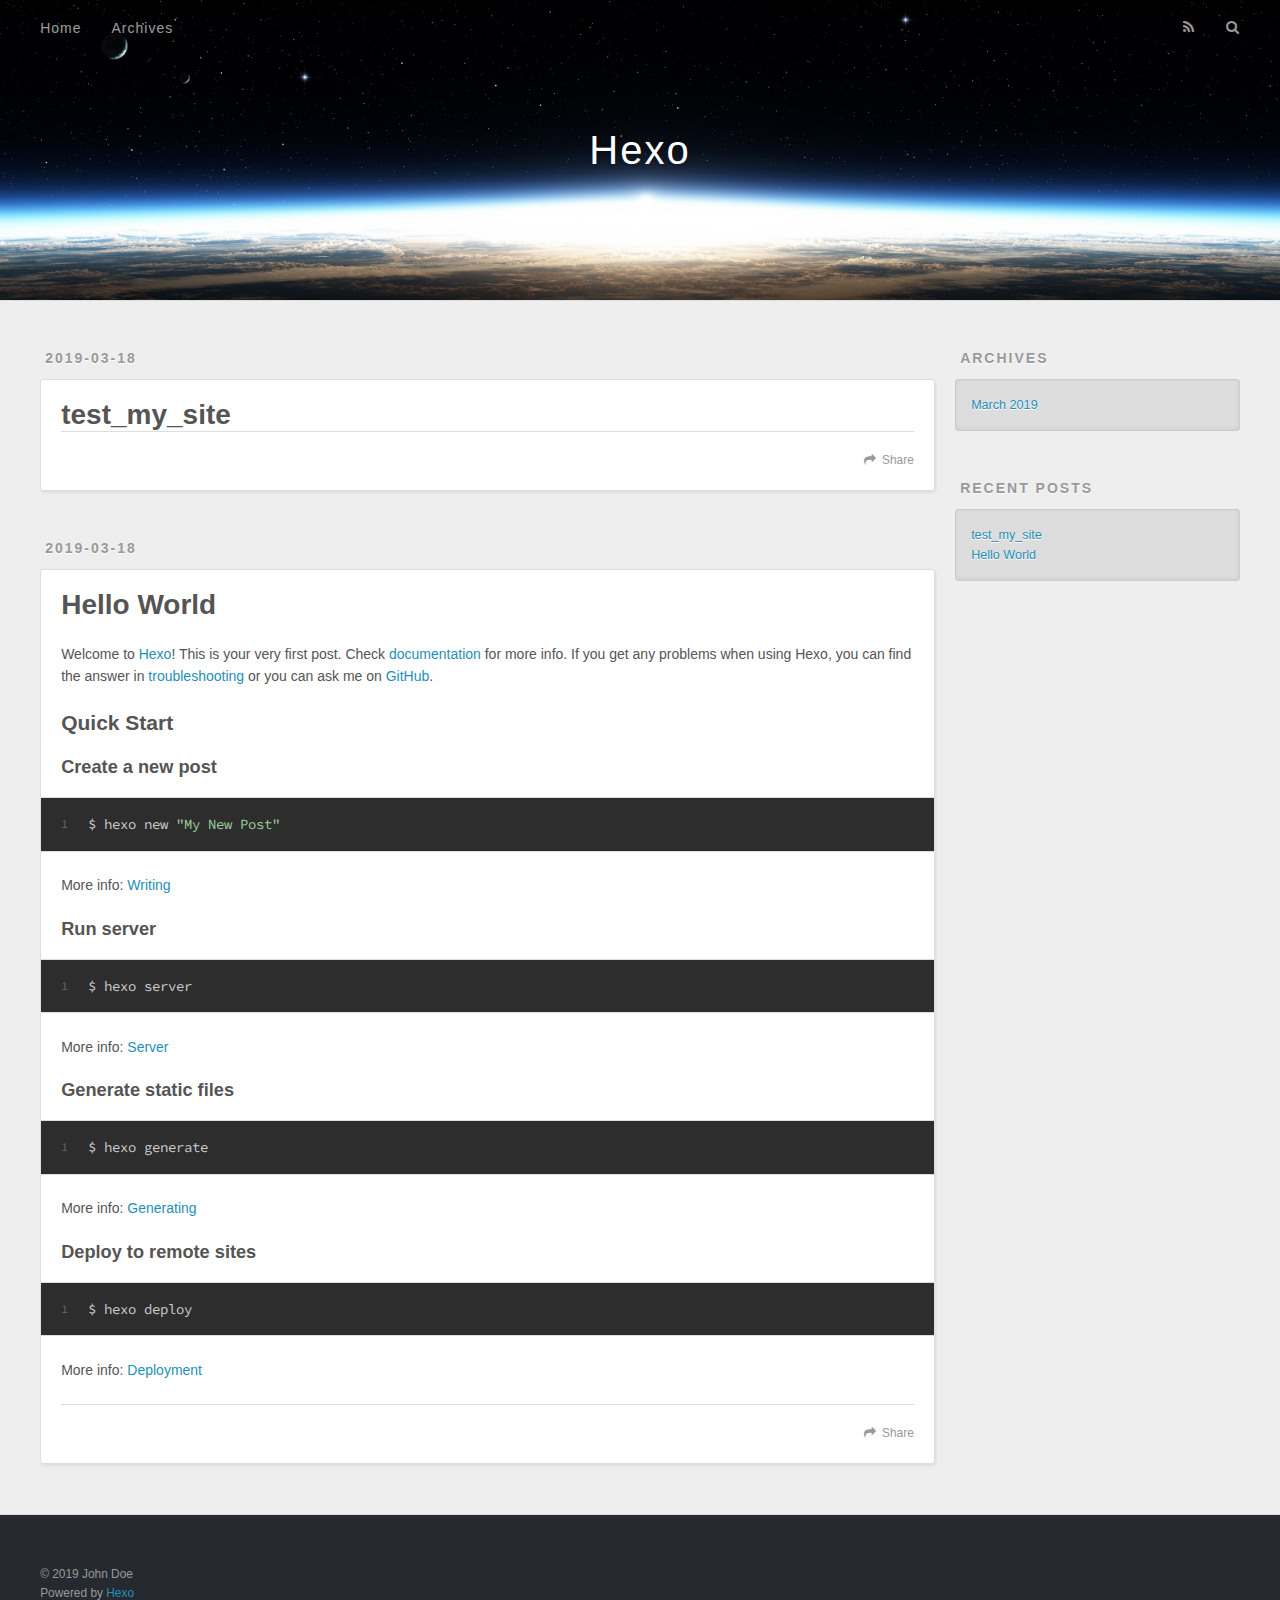
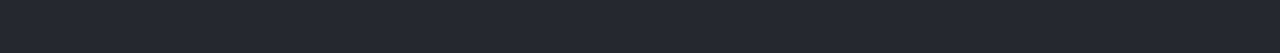
==== index.html @ efa5274d "Site updated: 2019-03-18 12:53:21" ====
<!DOCTYPE html>
<html>
<head><meta name="generator" content="Hexo 3.8.0">
  <meta charset="utf-8">
  

  
  <title>Hexo</title>
  <meta name="viewport" content="width=device-width, initial-scale=1, maximum-scale=1">
  <meta property="og:type" content="website">
<meta property="og:title" content="Hexo">
<meta property="og:url" content="http://yoursite.com/index.html">
<meta property="og:site_name" content="Hexo">
<meta property="og:locale" content="default">
<meta name="twitter:card" content="summary">
<meta name="twitter:title" content="Hexo">
  
    <link rel="alternate" href="/atom.xml" title="Hexo" type="application/atom+xml">
  
  
    <link rel="icon" href="/favicon.png">
  
  
    <link href="//fonts.googleapis.com/css?family=Source+Code+Pro" rel="stylesheet" type="text/css">
  
  <link rel="stylesheet" href="/css/style.css">
</head>
</html>
<body>
  <div id="container">
    <div id="wrap">
      <header id="header">
  <div id="banner"></div>
  <div id="header-outer" class="outer">
    <div id="header-title" class="inner">
      <h1 id="logo-wrap">
        <a href="/" id="logo">Hexo</a>
      </h1>
      
    </div>
    <div id="header-inner" class="inner">
      <nav id="main-nav">
        <a id="main-nav-toggle" class="nav-icon"></a>
        
          <a class="main-nav-link" href="/">Home</a>
        
          <a class="main-nav-link" href="/archives">Archives</a>
        
      </nav>
      <nav id="sub-nav">
        
          <a id="nav-rss-link" class="nav-icon" href="/atom.xml" title="RSS Feed"></a>
        
        <a id="nav-search-btn" class="nav-icon" title="Search"></a>
      </nav>
      <div id="search-form-wrap">
        <form action="//google.com/search" method="get" accept-charset="UTF-8" class="search-form"><input type="search" name="q" class="search-form-input" placeholder="Search"><button type="submit" class="search-form-submit">&#xF002;</button><input type="hidden" name="sitesearch" value="http://yoursite.com"></form>
      </div>
    </div>
  </div>
</header>
      <div class="outer">
        <section id="main">
  
    <article id="post-test-my-site" class="article article-type-post" itemscope itemprop="blogPost">
  <div class="article-meta">
    <a href="/2019/03/18/test-my-site/" class="article-date">
  <time datetime="2019-03-18T04:26:32.000Z" itemprop="datePublished">2019-03-18</time>
</a>
    
  </div>
  <div class="article-inner">
    
    
      <header class="article-header">
        
  
    <h1 itemprop="name">
      <a class="article-title" href="/2019/03/18/test-my-site/">test_my_site</a>
    </h1>
  

      </header>
    
    <div class="article-entry" itemprop="articleBody">
      
        
      
    </div>
    <footer class="article-footer">
      <a data-url="http://yoursite.com/2019/03/18/test-my-site/" data-id="cjtdvif6g0001j6uem9ssx0y3" class="article-share-link">Share</a>
      
      
    </footer>
  </div>
  
</article>


  
    <article id="post-hello-world" class="article article-type-post" itemscope itemprop="blogPost">
  <div class="article-meta">
    <a href="/2019/03/18/hello-world/" class="article-date">
  <time datetime="2019-03-18T04:23:35.934Z" itemprop="datePublished">2019-03-18</time>
</a>
    
  </div>
  <div class="article-inner">
    
    
      <header class="article-header">
        
  
    <h1 itemprop="name">
      <a class="article-title" href="/2019/03/18/hello-world/">Hello World</a>
    </h1>
  

      </header>
    
    <div class="article-entry" itemprop="articleBody">
      
        <p>Welcome to <a href="https://hexo.io/" target="_blank" rel="noopener">Hexo</a>! This is your very first post. Check <a href="https://hexo.io/docs/" target="_blank" rel="noopener">documentation</a> for more info. If you get any problems when using Hexo, you can find the answer in <a href="https://hexo.io/docs/troubleshooting.html" target="_blank" rel="noopener">troubleshooting</a> or you can ask me on <a href="https://github.com/hexojs/hexo/issues" target="_blank" rel="noopener">GitHub</a>.</p>
<h2 id="Quick-Start"><a href="#Quick-Start" class="headerlink" title="Quick Start"></a>Quick Start</h2><h3 id="Create-a-new-post"><a href="#Create-a-new-post" class="headerlink" title="Create a new post"></a>Create a new post</h3><figure class="highlight bash"><table><tr><td class="gutter"><pre><span class="line">1</span><br></pre></td><td class="code"><pre><span class="line">$ hexo new <span class="string">"My New Post"</span></span><br></pre></td></tr></table></figure>
<p>More info: <a href="https://hexo.io/docs/writing.html" target="_blank" rel="noopener">Writing</a></p>
<h3 id="Run-server"><a href="#Run-server" class="headerlink" title="Run server"></a>Run server</h3><figure class="highlight bash"><table><tr><td class="gutter"><pre><span class="line">1</span><br></pre></td><td class="code"><pre><span class="line">$ hexo server</span><br></pre></td></tr></table></figure>
<p>More info: <a href="https://hexo.io/docs/server.html" target="_blank" rel="noopener">Server</a></p>
<h3 id="Generate-static-files"><a href="#Generate-static-files" class="headerlink" title="Generate static files"></a>Generate static files</h3><figure class="highlight bash"><table><tr><td class="gutter"><pre><span class="line">1</span><br></pre></td><td class="code"><pre><span class="line">$ hexo generate</span><br></pre></td></tr></table></figure>
<p>More info: <a href="https://hexo.io/docs/generating.html" target="_blank" rel="noopener">Generating</a></p>
<h3 id="Deploy-to-remote-sites"><a href="#Deploy-to-remote-sites" class="headerlink" title="Deploy to remote sites"></a>Deploy to remote sites</h3><figure class="highlight bash"><table><tr><td class="gutter"><pre><span class="line">1</span><br></pre></td><td class="code"><pre><span class="line">$ hexo deploy</span><br></pre></td></tr></table></figure>
<p>More info: <a href="https://hexo.io/docs/deployment.html" target="_blank" rel="noopener">Deployment</a></p>

      
    </div>
    <footer class="article-footer">
      <a data-url="http://yoursite.com/2019/03/18/hello-world/" data-id="cjtdvif5y0000j6ue5a8qf8sr" class="article-share-link">Share</a>
      
      
    </footer>
  </div>
  
</article>


  


</section>
        
          <aside id="sidebar">
  
    

  
    

  
    
  
    
  <div class="widget-wrap">
    <h3 class="widget-title">Archives</h3>
    <div class="widget">
      <ul class="archive-list"><li class="archive-list-item"><a class="archive-list-link" href="/archives/2019/03/">March 2019</a></li></ul>
    </div>
  </div>


  
    
  <div class="widget-wrap">
    <h3 class="widget-title">Recent Posts</h3>
    <div class="widget">
      <ul>
        
          <li>
            <a href="/2019/03/18/test-my-site/">test_my_site</a>
          </li>
        
          <li>
            <a href="/2019/03/18/hello-world/">Hello World</a>
          </li>
        
      </ul>
    </div>
  </div>

  
</aside>
        
      </div>
      <footer id="footer">
  
  <div class="outer">
    <div id="footer-info" class="inner">
      &copy; 2019 John Doe<br>
      Powered by <a href="http://hexo.io/" target="_blank">Hexo</a>
    </div>
  </div>
</footer>
    </div>
    <nav id="mobile-nav">
  
    <a href="/" class="mobile-nav-link">Home</a>
  
    <a href="/archives" class="mobile-nav-link">Archives</a>
  
</nav>
    

<script src="//ajax.googleapis.com/ajax/libs/jquery/2.0.3/jquery.min.js"></script>


  <link rel="stylesheet" href="/fancybox/jquery.fancybox.css">
  <script src="/fancybox/jquery.fancybox.pack.js"></script>


<script src="/js/script.js"></script>



  </div>
</body>
</html>
---- css/style.css ----
body {
  width: 100%;
}
body:before,
body:after {
  content: "";
  display: table;
}
body:after {
  clear: both;
}
html,
body,
div,
span,
applet,
object,
iframe,
h1,
h2,
h3,
h4,
h5,
h6,
p,
blockquote,
pre,
a,
abbr,
acronym,
address,
big,
cite,
code,
del,
dfn,
em,
img,
ins,
kbd,
q,
s,
samp,
small,
strike,
strong,
sub,
sup,
tt,
var,
dl,
dt,
dd,
ol,
ul,
li,
fieldset,
form,
label,
legend,
table,
caption,
tbody,
tfoot,
thead,
tr,
th,
td {
  margin: 0;
  padding: 0;
  border: 0;
  outline: 0;
  font-weight: inherit;
  font-style: inherit;
  font-family: inherit;
  font-size: 100%;
  vertical-align: baseline;
}
body {
  line-height: 1;
  color: #000;
  background: #fff;
}
ol,
ul {
  list-style: none;
}
table {
  border-collapse: separate;
  border-spacing: 0;
  vertical-align: middle;
}
caption,
th,
td {
  text-align: left;
  font-weight: normal;
  vertical-align: middle;
}
a img {
  border: none;
}
input,
button {
  margin: 0;
  padding: 0;
}
input::-moz-focus-inner,
button::-moz-focus-inner {
  border: 0;
  padding: 0;
}
@font-face {
  font-family: FontAwesome;
  font-style: normal;
  font-weight: normal;
  src: url("fonts/fontawesome-webfont.eot?v=#4.0.3");
  src: url("fonts/fontawesome-webfont.eot?#iefix&v=#4.0.3") format("embedded-opentype"), url("fonts/fontawesome-webfont.woff?v=#4.0.3") format("woff"), url("fonts/fontawesome-webfont.ttf?v=#4.0.3") format("truetype"), url("fonts/fontawesome-webfont.svg#fontawesomeregular?v=#4.0.3") format("svg");
}
html,
body,
#container {
  height: 100%;
}
body {
  background: #eee;
  font: 14px -apple-system, BlinkMacSystemFont, "Segoe UI", "Roboto", "Oxygen", "Ubuntu", "Cantarell", "Fira Sans", "Droid Sans", "Helvetica Neue", sans-serif;
  -webkit-text-size-adjust: 100%;
}
.outer {
  max-width: 1220px;
  margin: 0 auto;
  padding: 0 20px;
}
.outer:before,
.outer:after {
  content: "";
  display: table;
}
.outer:after {
  clear: both;
}
.inner {
  display: inline;
  float: left;
  width: 98.33333333333333%;
  margin: 0 0.833333333333333%;
}
.left,
.alignleft {
  float: left;
}
.right,
.alignright {
  float: right;
}
.clear {
  clear: both;
}
#container {
  position: relative;
}
.mobile-nav-on {
  overflow: hidden;
}
#wrap {
  height: 100%;
  width: 100%;
  position: absolute;
  top: 0;
  left: 0;
  -webkit-transition: 0.2s ease-out;
  -moz-transition: 0.2s ease-out;
  -ms-transition: 0.2s ease-out;
  transition: 0.2s ease-out;
  z-index: 1;
  background: #eee;
}
.mobile-nav-on #wrap {
  left: 280px;
}
@media screen and (min-width: 768px) {
  #main {
    display: inline;
    float: left;
    width: 73.33333333333333%;
    margin: 0 0.833333333333333%;
  }
}
.article-date,
.article-category-link,
.archive-year,
.widget-title {
  text-decoration: none;
  text-transform: uppercase;
  letter-spacing: 2px;
  color: #999;
  margin-bottom: 1em;
  margin-left: 5px;
  line-height: 1em;
  text-shadow: 0 1px #fff;
  font-weight: bold;
}
.article-inner,
.archive-article-inner {
  background: #fff;
  -webkit-box-shadow: 1px 2px 3px #ddd;
  box-shadow: 1px 2px 3px #ddd;
  border: 1px solid #ddd;
  border-radius: 3px;
}
.article-entry h1,
.widget h1 {
  font-size: 2em;
}
.article-entry h2,
.widget h2 {
  font-size: 1.5em;
}
.article-entry h3,
.widget h3 {
  font-size: 1.3em;
}
.article-entry h4,
.widget h4 {
  font-size: 1.2em;
}
.article-entry h5,
.widget h5 {
  font-size: 1em;
}
.article-entry h6,
.widget h6 {
  font-size: 1em;
  color: #999;
}
.article-entry hr,
.widget hr {
  border: 1px dashed #ddd;
}
.article-entry strong,
.widget strong {
  font-weight: bold;
}
.article-entry em,
.widget em,
.article-entry cite,
.widget cite {
  font-style: italic;
}
.article-entry sup,
.widget sup,
.article-entry sub,
.widget sub {
  font-size: 0.75em;
  line-height: 0;
  position: relative;
  vertical-align: baseline;
}
.article-entry sup,
.widget sup {
  top: -0.5em;
}
.article-entry sub,
.widget sub {
  bottom: -0.2em;
}
.article-entry small,
.widget small {
  font-size: 0.85em;
}
.article-entry acronym,
.widget acronym,
.article-entry abbr,
.widget abbr {
  border-bottom: 1px dotted;
}
.article-entry ul,
.widget ul,
.article-entry ol,
.widget ol,
.article-entry dl,
.widget dl {
  margin: 0 20px;
  line-height: 1.6em;
}
.article-entry ul ul,
.widget ul ul,
.article-entry ol ul,
.widget ol ul,
.article-entry ul ol,
.widget ul ol,
.article-entry ol ol,
.widget ol ol {
  margin-top: 0;
  margin-bottom: 0;
}
.article-entry ul,
.widget ul {
  list-style: disc;
}
.article-entry ol,
.widget ol {
  list-style: decimal;
}
.article-entry dt,
.widget dt {
  font-weight: bold;
}
#header {
  height: 300px;
  position: relative;
  border-bottom: 1px solid #ddd;
}
#header:before,
#header:after {
  content: "";
  position: absolute;
  left: 0;
  right: 0;
  height: 40px;
}
#header:before {
  top: 0;
  background: -webkit-linear-gradient(rgba(0,0,0,0.2), transparent);
  background: -moz-linear-gradient(rgba(0,0,0,0.2), transparent);
  background: -ms-linear-gradient(rgba(0,0,0,0.2), transparent);
  background: linear-gradient(rgba(0,0,0,0.2), transparent);
}
#header:after {
  bottom: 0;
  background: -webkit-linear-gradient(transparent, rgba(0,0,0,0.2));
  background: -moz-linear-gradient(transparent, rgba(0,0,0,0.2));
  background: -ms-linear-gradient(transparent, rgba(0,0,0,0.2));
  background: linear-gradient(transparent, rgba(0,0,0,0.2));
}
#header-outer {
  height: 100%;
  position: relative;
}
#header-inner {
  position: relative;
  overflow: hidden;
}
#banner {
  position: absolute;
  top: 0;
  left: 0;
  width: 100%;
  height: 100%;
  background: url("images/banner.jpg") center #000;
  -webkit-background-size: cover;
  -moz-background-size: cover;
  background-size: cover;
  z-index: -1;
}
#header-title {
  text-align: center;
  height: 40px;
  position: absolute;
  top: 50%;
  left: 0;
  margin-top: -20px;
}
#logo,
#subtitle {
  text-decoration: none;
  color: #fff;
  font-weight: 300;
  text-shadow: 0 1px 4px rgba(0,0,0,0.3);
}
#logo {
  font-size: 40px;
  line-height: 40px;
  letter-spacing: 2px;
}
#subtitle {
  font-size: 16px;
  line-height: 16px;
  letter-spacing: 1px;
}
#subtitle-wrap {
  margin-top: 16px;
}
#main-nav {
  float: left;
  margin-left: -15px;
}
.nav-icon,
.main-nav-link {
  float: left;
  color: #fff;
  opacity: 0.6;
  text-decoration: none;
  text-shadow: 0 1px rgba(0,0,0,0.2);
  -webkit-transition: opacity 0.2s;
  -moz-transition: opacity 0.2s;
  -ms-transition: opacity 0.2s;
  transition: opacity 0.2s;
  display: block;
  padding: 20px 15px;
}
.nav-icon:hover,
.main-nav-link:hover {
  opacity: 1;
}
.nav-icon {
  font-family: FontAwesome;
  text-align: center;
  font-size: 14px;
  width: 14px;
  height: 14px;
  padding: 20px 15px;
  position: relative;
  cursor: pointer;
}
.main-nav-link {
  font-weight: 300;
  letter-spacing: 1px;
}
@media screen and (max-width: 479px) {
  .main-nav-link {
    display: none;
  }
}
#main-nav-toggle {
  display: none;
}
#main-nav-toggle:before {
  content: "\f0c9";
}
@media screen and (max-width: 479px) {
  #main-nav-toggle {
    display: block;
  }
}
#sub-nav {
  float: right;
  margin-right: -15px;
}
#nav-rss-link:before {
  content: "\f09e";
}
#nav-search-btn:before {
  content: "\f002";
}
#search-form-wrap {
  position: absolute;
  top: 15px;
  width: 150px;
  height: 30px;
  right: -150px;
  opacity: 0;
  -webkit-transition: 0.2s ease-out;
  -moz-transition: 0.2s ease-out;
  -ms-transition: 0.2s ease-out;
  transition: 0.2s ease-out;
}
#search-form-wrap.on {
  opacity: 1;
  right: 0;
}
@media screen and (max-width: 479px) {
  #search-form-wrap {
    width: 100%;
    right: -100%;
  }
}
.search-form {
  position: absolute;
  top: 0;
  left: 0;
  right: 0;
  background: #fff;
  padding: 5px 15px;
  border-radius: 15px;
  -webkit-box-shadow: 0 0 10px rgba(0,0,0,0.3);
  box-shadow: 0 0 10px rgba(0,0,0,0.3);
}
.search-form-input {
  border: none;
  background: none;
  color: #555;
  width: 100%;
  font: 13px -apple-system, BlinkMacSystemFont, "Segoe UI", "Roboto", "Oxygen", "Ubuntu", "Cantarell", "Fira Sans", "Droid Sans", "Helvetica Neue", sans-serif;
  outline: none;
}
.search-form-input::-webkit-search-results-decoration,
.search-form-input::-webkit-search-cancel-button {
  -webkit-appearance: none;
}
.search-form-submit {
  position: absolute;
  top: 50%;
  right: 10px;
  margin-top: -7px;
  font: 13px FontAwesome;
  border: none;
  background: none;
  color: #bbb;
  cursor: pointer;
}
.search-form-submit:hover,
.search-form-submit:focus {
  color: #777;
}
.article {
  margin: 50px 0;
}
.article-inner {
  overflow: hidden;
}
.article-meta:before,
.article-meta:after {
  content: "";
  display: table;
}
.article-meta:after {
  clear: both;
}
.article-date {
  float: left;
}
.article-category {
  float: left;
  line-height: 1em;
  color: #ccc;
  text-shadow: 0 1px #fff;
  margin-left: 8px;
}
.article-category:before {
  content: "\2022";
}
.article-category-link {
  margin: 0 12px 1em;
}
.article-header {
  padding: 20px 20px 0;
}
.article-title {
  text-decoration: none;
  font-size: 2em;
  font-weight: bold;
  color: #555;
  line-height: 1.1em;
  -webkit-transition: color 0.2s;
  -moz-transition: color 0.2s;
  -ms-transition: color 0.2s;
  transition: color 0.2s;
}
a.article-title:hover {
  color: #258fb8;
}
.article-entry {
  color: #555;
  padding: 0 20px;
}
.article-entry:before,
.article-entry:after {
  content: "";
  display: table;
}
.article-entry:after {
  clear: both;
}
.article-entry p,
.article-entry table {
  line-height: 1.6em;
  margin: 1.6em 0;
}
.article-entry h1,
.article-entry h2,
.article-entry h3,
.article-entry h4,
.article-entry h5,
.article-entry h6 {
  font-weight: bold;
}
.article-entry h1,
.article-entry h2,
.article-entry h3,
.article-entry h4,
.article-entry h5,
.article-entry h6 {
  line-height: 1.1em;
  margin: 1.1em 0;
}
.article-entry a {
  color: #258fb8;
  text-decoration: none;
}
.article-entry a:hover {
  text-decoration: underline;
}
.article-entry ul,
.article-entry ol,
.article-entry dl {
  margin-top: 1.6em;
  margin-bottom: 1.6em;
}
.article-entry img,
.article-entry video {
  max-width: 100%;
  height: auto;
  display: block;
  margin: auto;
}
.article-entry iframe {
  border: none;
}
.article-entry table {
  width: 100%;
  border-collapse: collapse;
  border-spacing: 0;
}
.article-entry th {
  font-weight: bold;
  border-bottom: 3px solid #ddd;
  padding-bottom: 0.5em;
}
.article-entry td {
  border-bottom: 1px solid #ddd;
  padding: 10px 0;
}
.article-entry blockquote {
  font-family: Georgia, "Times New Roman", serif;
  font-size: 1.4em;
  margin: 1.6em 20px;
  text-align: center;
}
.article-entry blockquote footer {
  font-size: 14px;
  margin: 1.6em 0;
  font-family: -apple-system, BlinkMacSystemFont, "Segoe UI", "Roboto", "Oxygen", "Ubuntu", "Cantarell", "Fira Sans", "Droid Sans", "Helvetica Neue", sans-serif;
}
.article-entry blockquote footer cite:before {
  content: "—";
  padding: 0 0.5em;
}
.article-entry .pullquote {
  text-align: left;
  width: 45%;
  margin: 0;
}
.article-entry .pullquote.left {
  margin-left: 0.5em;
  margin-right: 1em;
}
.article-entry .pullquote.right {
  margin-right: 0.5em;
  margin-left: 1em;
}
.article-entry .caption {
  color: #999;
  display: block;
  font-size: 0.9em;
  margin-top: 0.5em;
  position: relative;
  text-align: center;
}
.article-entry .video-container {
  position: relative;
  padding-top: 56.25%;
  height: 0;
  overflow: hidden;
}
.article-entry .video-container iframe,
.article-entry .video-container object,
.article-entry .video-container embed {
  position: absolute;
  top: 0;
  left: 0;
  width: 100%;
  height: 100%;
  margin-top: 0;
}
.article-more-link a {
  display: inline-block;
  line-height: 1em;
  padding: 6px 15px;
  border-radius: 15px;
  background: #eee;
  color: #999;
  text-shadow: 0 1px #fff;
  text-decoration: none;
}
.article-more-link a:hover {
  background: #258fb8;
  color: #fff;
  text-decoration: none;
  text-shadow: 0 1px #1e7293;
}
.article-footer {
  font-size: 0.85em;
  line-height: 1.6em;
  border-top: 1px solid #ddd;
  padding-top: 1.6em;
  margin: 0 20px 20px;
}
.article-footer:before,
.article-footer:after {
  content: "";
  display: table;
}
.article-footer:after {
  clear: both;
}
.article-footer a {
  color: #999;
  text-decoration: none;
}
.article-footer a:hover {
  color: #555;
}
.article-tag-list-item {
  float: left;
  margin-right: 10px;
}
.article-tag-list-link:before {
  content: "#";
}
.article-comment-link {
  float: right;
}
.article-comment-link:before {
  content: "\f075";
  font-family: FontAwesome;
  padding-right: 8px;
}
.article-share-link {
  cursor: pointer;
  float: right;
  margin-left: 20px;
}
.article-share-link:before {
  content: "\f064";
  font-family: FontAwesome;
  padding-right: 6px;
}
#article-nav {
  position: relative;
}
#article-nav:before,
#article-nav:after {
  content: "";
  display: table;
}
#article-nav:after {
  clear: both;
}
@media screen and (min-width: 768px) {
  #article-nav {
    margin: 50px 0;
  }
  #article-nav:before {
    width: 8px;
    height: 8px;
    position: absolute;
    top: 50%;
    left: 50%;
    margin-top: -4px;
    margin-left: -4px;
    content: "";
    border-radius: 50%;
    background: #ddd;
    -webkit-box-shadow: 0 1px 2px #fff;
    box-shadow: 0 1px 2px #fff;
  }
}
.article-nav-link-wrap {
  text-decoration: none;
  text-shadow: 0 1px #fff;
  color: #999;
  -webkit-box-sizing: border-box;
  -moz-box-sizing: border-box;
  box-sizing: border-box;
  margin-top: 50px;
  text-align: center;
  display: block;
}
.article-nav-link-wrap:hover {
  color: #555;
}
@media screen and (min-width: 768px) {
  .article-nav-link-wrap {
    width: 50%;
    margin-top: 0;
  }
}
@media screen and (min-width: 768px) {
  #article-nav-newer {
    float: left;
    text-align: right;
    padding-right: 20px;
  }
}
@media screen and (min-width: 768px) {
  #article-nav-older {
    float: right;
    text-align: left;
    padding-left: 20px;
  }
}
.article-nav-caption {
  text-transform: uppercase;
  letter-spacing: 2px;
  color: #ddd;
  line-height: 1em;
  font-weight: bold;
}
#article-nav-newer .article-nav-caption {
  margin-right: -2px;
}
.article-nav-title {
  font-size: 0.85em;
  line-height: 1.6em;
  margin-top: 0.5em;
}
.article-share-box {
  position: absolute;
  display: none;
  background: #fff;
  -webkit-box-shadow: 1px 2px 10px rgba(0,0,0,0.2);
  box-shadow: 1px 2px 10px rgba(0,0,0,0.2);
  border-radius: 3px;
  margin-left: -145px;
  overflow: hidden;
  z-index: 1;
}
.article-share-box.on {
  display: block;
}
.article-share-input {
  width: 100%;
  background: none;
  -webkit-box-sizing: border-box;
  -moz-box-sizing: border-box;
  box-sizing: border-box;
  font: 14px -apple-system, BlinkMacSystemFont, "Segoe UI", "Roboto", "Oxygen", "Ubuntu", "Cantarell", "Fira Sans", "Droid Sans", "Helvetica Neue", sans-serif;
  padding: 0 15px;
  color: #555;
  outline: none;
  border: 1px solid #ddd;
  border-radius: 3px 3px 0 0;
  height: 36px;
  line-height: 36px;
}
.article-share-links {
  background: #eee;
}
.article-share-links:before,
.article-share-links:after {
  content: "";
  display: table;
}
.article-share-links:after {
  clear: both;
}
.article-share-twitter,
.article-share-facebook,
.article-share-pinterest,
.article-share-google {
  width: 50px;
  height: 36px;
  display: block;
  float: left;
  position: relative;
  color: #999;
  text-shadow: 0 1px #fff;
}
.article-share-twitter:before,
.article-share-facebook:before,
.article-share-pinterest:before,
.article-share-google:before {
  font-size: 20px;
  font-family: FontAwesome;
  width: 20px;
  height: 20px;
  position: absolute;
  top: 50%;
  left: 50%;
  margin-top: -10px;
  margin-left: -10px;
  text-align: center;
}
.article-share-twitter:hover,
.article-share-facebook:hover,
.article-share-pinterest:hover,
.article-share-google:hover {
  color: #fff;
}
.article-share-twitter:before {
  content: "\f099";
}
.article-share-twitter:hover {
  background: #00aced;
  text-shadow: 0 1px #008abe;
}
.article-share-facebook:before {
  content: "\f09a";
}
.article-share-facebook:hover {
  background: #3b5998;
  text-shadow: 0 1px #2f477a;
}
.article-share-pinterest:before {
  content: "\f0d2";
}
.article-share-pinterest:hover {
  background: #cb2027;
  text-shadow: 0 1px #a21a1f;
}
.article-share-google:before {
  content: "\f0d5";
}
.article-share-google:hover {
  background: #dd4b39;
  text-shadow: 0 1px #be3221;
}
.article-gallery {
  background: #000;
  position: relative;
}
.article-gallery-photos {
  position: relative;
  overflow: hidden;
}
.article-gallery-img {
  display: none;
  max-width: 100%;
}
.article-gallery-img:first-child {
  display: block;
}
.article-gallery-img.loaded {
  position: absolute;
  display: block;
}
.article-gallery-img img {
  display: block;
  max-width: 100%;
  margin: 0 auto;
}
#comments {
  background: #fff;
  -webkit-box-shadow: 1px 2px 3px #ddd;
  box-shadow: 1px 2px 3px #ddd;
  padding: 20px;
  border: 1px solid #ddd;
  border-radius: 3px;
  margin: 50px 0;
}
#comments a {
  color: #258fb8;
}
.archives-wrap {
  margin: 50px 0;
}
.archives:before,
.archives:after {
  content: "";
  display: table;
}
.archives:after {
  clear: both;
}
.archive-year-wrap {
  margin-bottom: 1em;
}
.archives {
  -webkit-column-gap: 10px;
  -moz-column-gap: 10px;
  column-gap: 10px;
}
@media screen and (min-width: 480px) and (max-width: 767px) {
  .archives {
    -webkit-column-count: 2;
    -moz-column-count: 2;
    column-count: 2;
  }
}
@media screen and (min-width: 768px) {
  .archives {
    -webkit-column-count: 3;
    -moz-column-count: 3;
    column-count: 3;
  }
}
.archive-article {
  -webkit-column-break-inside: avoid;
  page-break-inside: avoid;
  overflow: hidden;
  break-inside: avoid-column;
}
.archive-article-inner {
  padding: 10px;
  margin-bottom: 15px;
}
.archive-article-title {
  text-decoration: none;
  font-weight: bold;
  color: #555;
  -webkit-transition: color 0.2s;
  -moz-transition: color 0.2s;
  -ms-transition: color 0.2s;
  transition: color 0.2s;
  line-height: 1.6em;
}
.archive-article-title:hover {
  color: #258fb8;
}
.archive-article-footer {
  margin-top: 1em;
}
.archive-article-date {
  color: #999;
  text-decoration: none;
  font-size: 0.85em;
  line-height: 1em;
  margin-bottom: 0.5em;
  display: block;
}
#page-nav {
  margin: 50px auto;
  background: #fff;
  -webkit-box-shadow: 1px 2px 3px #ddd;
  box-shadow: 1px 2px 3px #ddd;
  border: 1px solid #ddd;
  border-radius: 3px;
  text-align: center;
  color: #999;
  overflow: hidden;
}
#page-nav:before,
#page-nav:after {
  content: "";
  display: table;
}
#page-nav:after {
  clear: both;
}
#page-nav a,
#page-nav span {
  padding: 10px 20px;
  line-height: 1;
  height: 2ex;
}
#page-nav a {
  color: #999;
  text-decoration: none;
}
#page-nav a:hover {
  background: #999;
  color: #fff;
}
#page-nav .prev {
  float: left;
}
#page-nav .next {
  float: right;
}
#page-nav .page-number {
  display: inline-block;
}
@media screen and (max-width: 479px) {
  #page-nav .page-number {
    display: none;
  }
}
#page-nav .current {
  color: #555;
  font-weight: bold;
}
#page-nav .space {
  color: #ddd;
}
#footer {
  background: #262a30;
  padding: 50px 0;
  border-top: 1px solid #ddd;
  color: #999;
}
#footer a {
  color: #258fb8;
  text-decoration: none;
}
#footer a:hover {
  text-decoration: underline;
}
#footer-info {
  line-height: 1.6em;
  font-size: 0.85em;
}
.article-entry pre,
.article-entry .highlight {
  background: #2d2d2d;
  margin: 0 -20px;
  padding: 15px 20px;
  border-style: solid;
  border-color: #ddd;
  border-width: 1px 0;
  overflow: auto;
  color: #ccc;
  line-height: 22.400000000000002px;
}
.article-entry .highlight .gutter pre,
.article-entry .gist .gist-file .gist-data .line-numbers {
  color: #666;
  font-size: 0.85em;
}
.article-entry pre,
.article-entry code {
  font-family: "Source Code Pro", Consolas, Monaco, Menlo, Consolas, monospace;
}
.article-entry code {
  background: #eee;
  text-shadow: 0 1px #fff;
  padding: 0 0.3em;
}
.article-entry pre code {
  background: none;
  text-shadow: none;
  padding: 0;
}
.article-entry .highlight pre {
  border: none;
  margin: 0;
  padding: 0;
}
.article-entry .highlight table {
  margin: 0;
  width: auto;
}
.article-entry .highlight td {
  border: none;
  padding: 0;
}
.article-entry .highlight figcaption {
  font-size: 0.85em;
  color: #999;
  line-height: 1em;
  margin-bottom: 1em;
}
.article-entry .highlight figcaption:before,
.article-entry .highlight figcaption:after {
  content: "";
  display: table;
}
.article-entry .highlight figcaption:after {
  clear: both;
}
.article-entry .highlight figcaption a {
  float: right;
}
.article-entry .highlight .gutter pre {
  text-align: right;
  padding-right: 20px;
}
.article-entry .highlight .line {
  height: 22.400000000000002px;
}
.article-entry .highlight .line.marked {
  background: #515151;
}
.article-entry .gist {
  margin: 0 -20px;
  border-style: solid;
  border-color: #ddd;
  border-width: 1px 0;
  background: #2d2d2d;
  padding: 15px 20px 15px 0;
}
.article-entry .gist .gist-file {
  border: none;
  font-family: "Source Code Pro", Consolas, Monaco, Menlo, Consolas, monospace;
  margin: 0;
}
.article-entry .gist .gist-file .gist-data {
  background: none;
  border: none;
}
.article-entry .gist .gist-file .gist-data .line-numbers {
  background: none;
  border: none;
  padding: 0 20px 0 0;
}
.article-entry .gist .gist-file .gist-data .line-data {
  padding: 0 !important;
}
.article-entry .gist .gist-file .highlight {
  margin: 0;
  padding: 0;
  border: none;
}
.article-entry .gist .gist-file .gist-meta {
  background: #2d2d2d;
  color: #999;
  font: 0.85em -apple-system, BlinkMacSystemFont, "Segoe UI", "Roboto", "Oxygen", "Ubuntu", "Cantarell", "Fira Sans", "Droid Sans", "Helvetica Neue", sans-serif;
  text-shadow: 0 0;
  padding: 0;
  margin-top: 1em;
  margin-left: 20px;
}
.article-entry .gist .gist-file .gist-meta a {
  color: #258fb8;
  font-weight: normal;
}
.article-entry .gist .gist-file .gist-meta a:hover {
  text-decoration: underline;
}
pre .comment,
pre .title {
  color: #999;
}
pre .variable,
pre .attribute,
pre .tag,
pre .regexp,
pre .ruby .constant,
pre .xml .tag .title,
pre .xml .pi,
pre .xml .doctype,
pre .html .doctype,
pre .css .id,
pre .css .class,
pre .css .pseudo {
  color: #f2777a;
}
pre .number,
pre .preprocessor,
pre .built_in,
pre .literal,
pre .params,
pre .constant {
  color: #f99157;
}
pre .class,
pre .ruby .class .title,
pre .css .rules .attribute {
  color: #9c9;
}
pre .string,
pre .value,
pre .inheritance,
pre .header,
pre .ruby .symbol,
pre .xml .cdata {
  color: #9c9;
}
pre .css .hexcolor {
  color: #6cc;
}
pre .function,
pre .python .decorator,
pre .python .title,
pre .ruby .function .title,
pre .ruby .title .keyword,
pre .perl .sub,
pre .javascript .title,
pre .coffeescript .title {
  color: #69c;
}
pre .keyword,
pre .javascript .function {
  color: #c9c;
}
@media screen and (max-width: 479px) {
  #mobile-nav {
    position: absolute;
    top: 0;
    left: 0;
    width: 280px;
    height: 100%;
    background: #191919;
    border-right: 1px solid #fff;
  }
}
@media screen and (max-width: 479px) {
  .mobile-nav-link {
    display: block;
    color: #999;
    text-decoration: none;
    padding: 15px 20px;
    font-weight: bold;
  }
  .mobile-nav-link:hover {
    color: #fff;
  }
}
@media screen and (min-width: 768px) {
  #sidebar {
    display: inline;
    float: left;
    width: 23.333333333333332%;
    margin: 0 0.833333333333333%;
  }
}
.widget-wrap {
  margin: 50px 0;
}
.widget {
  color: #777;
  text-shadow: 0 1px #fff;
  background: #ddd;
  -webkit-box-shadow: 0 -1px 4px #ccc inset;
  box-shadow: 0 -1px 4px #ccc inset;
  border: 1px solid #ccc;
  padding: 15px;
  border-radius: 3px;
}
.widget a {
  color: #258fb8;
  text-decoration: none;
}
.widget a:hover {
  text-decoration: underline;
}
.widget ul ul,
.widget ol ul,
.widget dl ul,
.widget ul ol,
.widget ol ol,
.widget dl ol,
.widget ul dl,
.widget ol dl,
.widget dl dl {
  margin-left: 15px;
  list-style: disc;
}
.widget {
  line-height: 1.6em;
  word-wrap: break-word;
  font-size: 0.9em;
}
.widget ul,
.widget ol {
  list-style: none;
  margin: 0;
}
.widget ul ul,
.widget ol ul,
.widget ul ol,
.widget ol ol {
  margin: 0 20px;
}
.widget ul ul,
.widget ol ul {
  list-style: disc;
}
.widget ul ol,
.widget ol ol {
  list-style: decimal;
}
.category-list-count,
.tag-list-count,
.archive-list-count {
  padding-left: 5px;
  color: #999;
  font-size: 0.85em;
}
.category-list-count:before,
.tag-list-count:before,
.archive-list-count:before {
  content: "(";
}
.category-list-count:after,
.tag-list-count:after,
.archive-list-count:after {
  content: ")";
}
.tagcloud a {
  margin-right: 5px;
  display: inline-block;
}
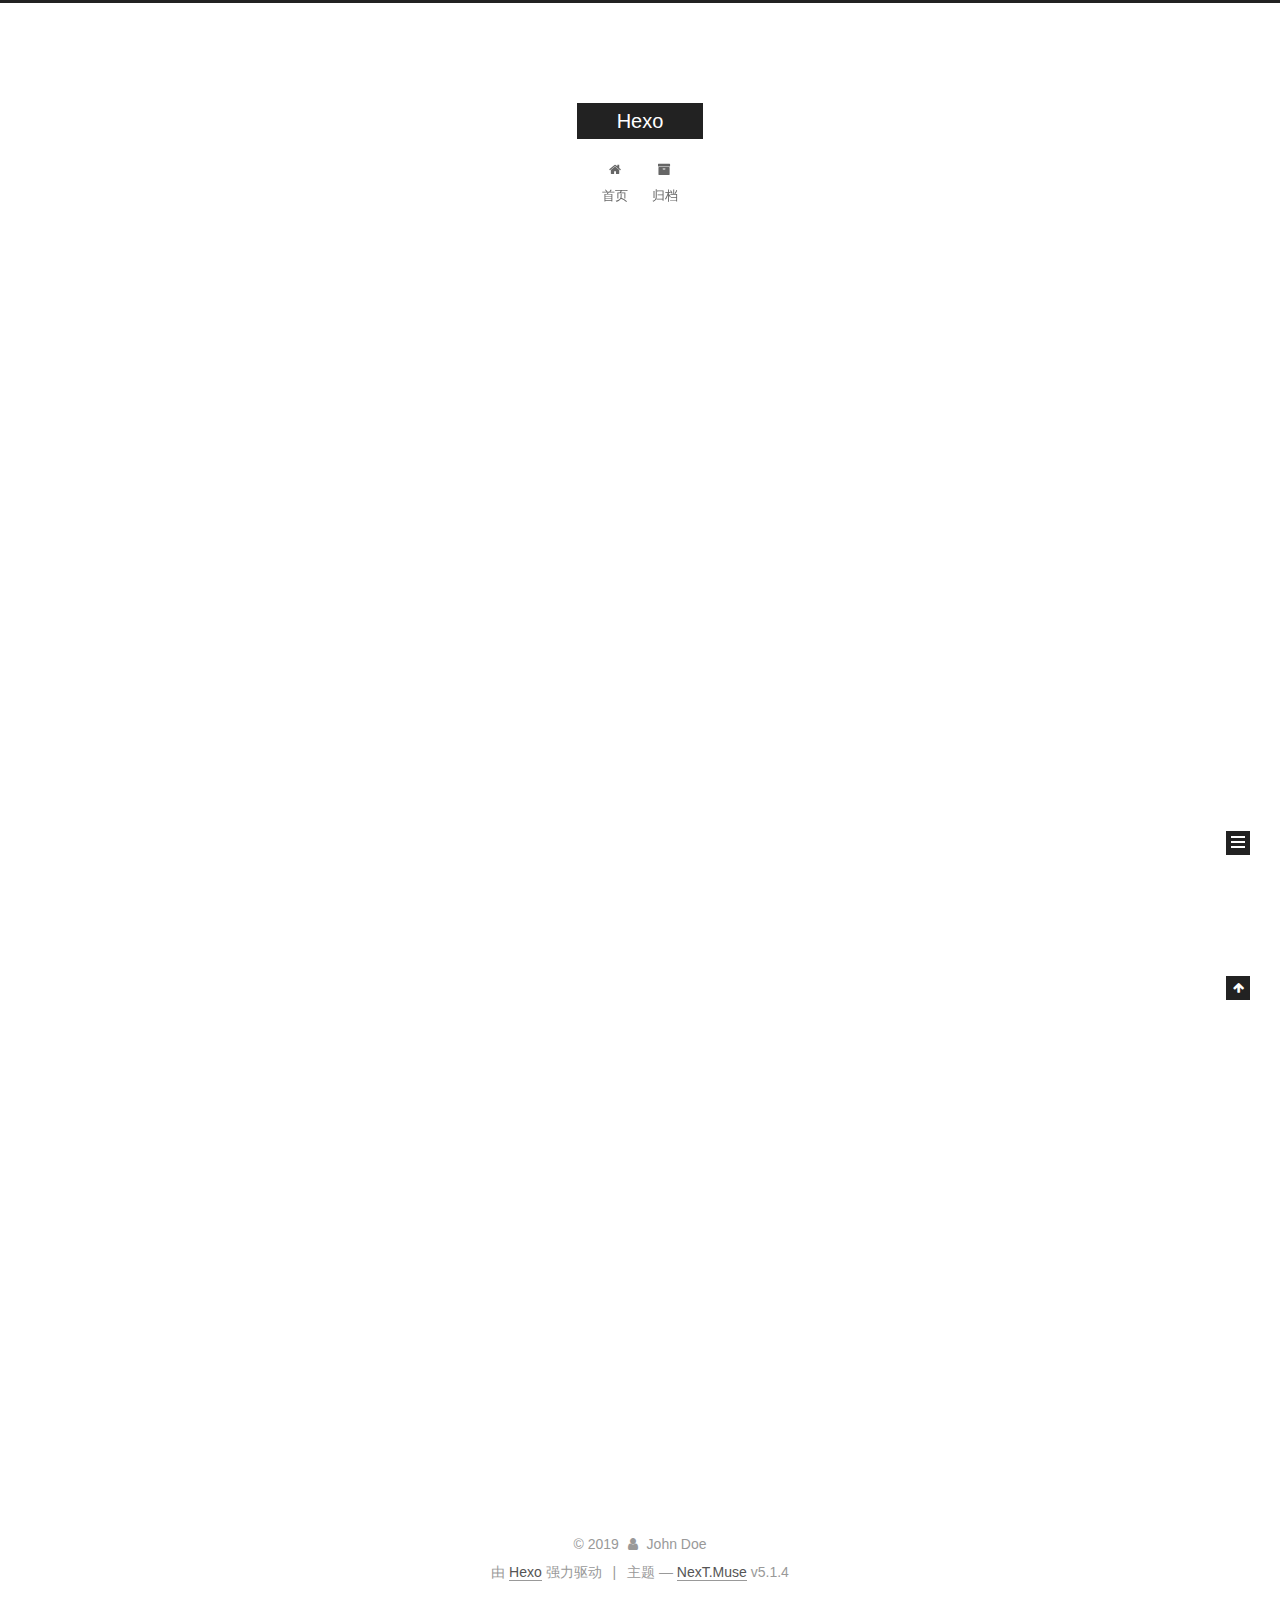
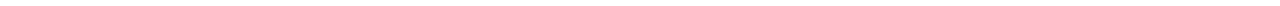
==== commit 60328443: "Site updated: 2019-03-18 18:09:23" ====
--- a/index.html
+++ b/index.html
@@ -1,126 +1,425 @@
 <!DOCTYPE html>
-<html>
+
+
+
+  
+
+
+<html class="theme-next muse use-motion" lang="zh-Hans">
 <head><meta name="generator" content="Hexo 3.8.0">
-  <meta charset="utf-8">
-  
-
-  
-  <title>Hexo</title>
-  <meta name="viewport" content="width=device-width, initial-scale=1, maximum-scale=1">
-  <meta property="og:type" content="website">
+  <meta charset="UTF-8">
+<meta http-equiv="X-UA-Compatible" content="IE=edge">
+<meta name="viewport" content="width=device-width, initial-scale=1, maximum-scale=1">
+<meta name="theme-color" content="#222">
+
+
+
+
+
+
+
+
+
+<meta http-equiv="Cache-Control" content="no-transform">
+<meta http-equiv="Cache-Control" content="no-siteapp">
+
+
+
+
+
+
+
+
+
+
+
+
+
+
+
+
+  
+  
+  <link href="/lib/fancybox/source/jquery.fancybox.css?v=2.1.5" rel="stylesheet" type="text/css">
+
+
+
+
+
+
+
+<link href="/lib/font-awesome/css/font-awesome.min.css?v=4.6.2" rel="stylesheet" type="text/css">
+
+<link href="/css/main.css?v=5.1.4" rel="stylesheet" type="text/css">
+
+
+  <link rel="apple-touch-icon" sizes="180x180" href="/images/apple-touch-icon-next.png?v=5.1.4">
+
+
+  <link rel="icon" type="image/png" sizes="32x32" href="/images/favicon-32x32-next.png?v=5.1.4">
+
+
+  <link rel="icon" type="image/png" sizes="16x16" href="/images/favicon-16x16-next.png?v=5.1.4">
+
+
+  <link rel="mask-icon" href="/images/logo.svg?v=5.1.4" color="#222">
+
+
+
+
+
+  <meta name="keywords" content="Hexo, NexT">
+
+
+
+
+
+
+
+
+
+
+<meta property="og:type" content="website">
 <meta property="og:title" content="Hexo">
 <meta property="og:url" content="http://yoursite.com/index.html">
 <meta property="og:site_name" content="Hexo">
-<meta property="og:locale" content="default">
+<meta property="og:locale" content="zh-Hans">
 <meta name="twitter:card" content="summary">
 <meta name="twitter:title" content="Hexo">
-  
-    <link rel="alternate" href="/atom.xml" title="Hexo" type="application/atom+xml">
-  
-  
-    <link rel="icon" href="/favicon.png">
-  
-  
-    <link href="//fonts.googleapis.com/css?family=Source+Code+Pro" rel="stylesheet" type="text/css">
-  
-  <link rel="stylesheet" href="/css/style.css">
+
+
+
+<script type="text/javascript" id="hexo.configurations">
+  var NexT = window.NexT || {};
+  var CONFIG = {
+    root: '/',
+    scheme: 'Muse',
+    version: '5.1.4',
+    sidebar: {"position":"left","display":"post","offset":12,"b2t":false,"scrollpercent":false,"onmobile":false},
+    fancybox: true,
+    tabs: true,
+    motion: {"enable":true,"async":false,"transition":{"post_block":"fadeIn","post_header":"slideDownIn","post_body":"slideDownIn","coll_header":"slideLeftIn","sidebar":"slideUpIn"}},
+    duoshuo: {
+      userId: '0',
+      author: '博主'
+    },
+    algolia: {
+      applicationID: '',
+      apiKey: '',
+      indexName: '',
+      hits: {"per_page":10},
+      labels: {"input_placeholder":"Search for Posts","hits_empty":"We didn't find any results for the search: ${query}","hits_stats":"${hits} results found in ${time} ms"}
+    }
+  };
+</script>
+
+
+
+  <link rel="canonical" href="http://yoursite.com/">
+
+
+
+
+
+  <title>Hexo</title>
+  
+
+
+
+
+
+
+
+
 </head>
-</html>
-<body>
-  <div id="container">
-    <div id="wrap">
-      <header id="header">
-  <div id="banner"></div>
-  <div id="header-outer" class="outer">
-    <div id="header-title" class="inner">
-      <h1 id="logo-wrap">
-        <a href="/" id="logo">Hexo</a>
-      </h1>
-      
+
+<body itemscope itemtype="http://schema.org/WebPage" lang="zh-Hans">
+
+  
+  
+    
+  
+
+  <div class="container sidebar-position-left 
+  page-home">
+    <div class="headband"></div>
+
+    <header id="header" class="header" itemscope itemtype="http://schema.org/WPHeader">
+      <div class="header-inner"><div class="site-brand-wrapper">
+  <div class="site-meta ">
+    
+
+    <div class="custom-logo-site-title">
+      <a href="/" class="brand" rel="start">
+        <span class="logo-line-before"><i></i></span>
+        <span class="site-title">Hexo</span>
+        <span class="logo-line-after"><i></i></span>
+      </a>
     </div>
-    <div id="header-inner" class="inner">
-      <nav id="main-nav">
-        <a id="main-nav-toggle" class="nav-icon"></a>
-        
-          <a class="main-nav-link" href="/">Home</a>
-        
-          <a class="main-nav-link" href="/archives">Archives</a>
-        
-      </nav>
-      <nav id="sub-nav">
-        
-          <a id="nav-rss-link" class="nav-icon" href="/atom.xml" title="RSS Feed"></a>
-        
-        <a id="nav-search-btn" class="nav-icon" title="Search"></a>
-      </nav>
-      <div id="search-form-wrap">
-        <form action="//google.com/search" method="get" accept-charset="UTF-8" class="search-form"><input type="search" name="q" class="search-form-input" placeholder="Search"><button type="submit" class="search-form-submit">&#xF002;</button><input type="hidden" name="sitesearch" value="http://yoursite.com"></form>
-      </div>
+      
+        <p class="site-subtitle"></p>
+      
+  </div>
+
+  <div class="site-nav-toggle">
+    <button>
+      <span class="btn-bar"></span>
+      <span class="btn-bar"></span>
+      <span class="btn-bar"></span>
+    </button>
+  </div>
+</div>
+
+<nav class="site-nav">
+  
+
+  
+    <ul id="menu" class="menu">
+      
+        
+        <li class="menu-item menu-item-home">
+          <a href="/" rel="section">
+            
+              <i class="menu-item-icon fa fa-fw fa-home"></i> <br>
+            
+            首页
+          </a>
+        </li>
+      
+        
+        <li class="menu-item menu-item-archives">
+          <a href="/archives/" rel="section">
+            
+              <i class="menu-item-icon fa fa-fw fa-archive"></i> <br>
+            
+            归档
+          </a>
+        </li>
+      
+
+      
+    </ul>
+  
+
+  
+</nav>
+
+
+
+ </div>
+    </header>
+
+    <main id="main" class="main">
+      <div class="main-inner">
+        <div class="content-wrap">
+          <div id="content" class="content">
+            
+  <section id="posts" class="posts-expand">
+    
+      
+
+  
+
+  
+  
+  
+
+  <article class="post post-type-normal" itemscope itemtype="http://schema.org/Article">
+  
+  
+  
+  <div class="post-block">
+    <link itemprop="mainEntityOfPage" href="http://yoursite.com/2019/03/18/test-my-site/">
+
+    <span hidden itemprop="author" itemscope itemtype="http://schema.org/Person">
+      <meta itemprop="name" content="John Doe">
+      <meta itemprop="description" content>
+      <meta itemprop="image" content="/images/avatar.gif">
+    </span>
+
+    <span hidden itemprop="publisher" itemscope itemtype="http://schema.org/Organization">
+      <meta itemprop="name" content="Hexo">
+    </span>
+
+    
+      <header class="post-header">
+
+        
+        
+          <h1 class="post-title" itemprop="name headline">
+                
+                <a class="post-title-link" href="/2019/03/18/test-my-site/" itemprop="url">test_my_site</a></h1>
+        
+
+        <div class="post-meta">
+          <span class="post-time">
+            
+              <span class="post-meta-item-icon">
+                <i class="fa fa-calendar-o"></i>
+              </span>
+              
+                <span class="post-meta-item-text">发表于</span>
+              
+              <time title="创建于" itemprop="dateCreated datePublished" datetime="2019-03-18T12:26:32+08:00">
+                2019-03-18
+              </time>
+            
+
+            
+
+            
+          </span>
+
+          
+
+          
+            
+          
+
+          
+          
+
+          
+
+          
+
+          
+
+        </div>
+      </header>
+    
+
+    
+    
+    
+    <div class="post-body" itemprop="articleBody">
+
+      
+      
+
+      
+        
+          
+            
+          
+        
+      
     </div>
-  </div>
-</header>
-      <div class="outer">
-        <section id="main">
-  
-    <article id="post-test-my-site" class="article article-type-post" itemscope itemprop="blogPost">
-  <div class="article-meta">
-    <a href="/2019/03/18/test-my-site/" class="article-date">
-  <time datetime="2019-03-18T04:26:32.000Z" itemprop="datePublished">2019-03-18</time>
-</a>
-    
-  </div>
-  <div class="article-inner">
-    
-    
-      <header class="article-header">
-        
-  
-    <h1 itemprop="name">
-      <a class="article-title" href="/2019/03/18/test-my-site/">test_my_site</a>
-    </h1>
-  
-
-      </header>
-    
-    <div class="article-entry" itemprop="articleBody">
-      
-        
-      
-    </div>
-    <footer class="article-footer">
-      <a data-url="http://yoursite.com/2019/03/18/test-my-site/" data-id="cjtdvif6g0001j6uem9ssx0y3" class="article-share-link">Share</a>
-      
+    
+    
+    
+
+    
+
+    
+
+    
+
+    <footer class="post-footer">
+      
+
+      
+
+      
+
+      
+      
+        <div class="post-eof"></div>
       
     </footer>
   </div>
   
-</article>
-
-
-  
-    <article id="post-hello-world" class="article article-type-post" itemscope itemprop="blogPost">
-  <div class="article-meta">
-    <a href="/2019/03/18/hello-world/" class="article-date">
-  <time datetime="2019-03-18T04:23:35.934Z" itemprop="datePublished">2019-03-18</time>
-</a>
-    
-  </div>
-  <div class="article-inner">
-    
-    
-      <header class="article-header">
-        
-  
-    <h1 itemprop="name">
-      <a class="article-title" href="/2019/03/18/hello-world/">Hello World</a>
-    </h1>
-  
-
+  
+  
+  </article>
+
+
+    
+      
+
+  
+
+  
+  
+  
+
+  <article class="post post-type-normal" itemscope itemtype="http://schema.org/Article">
+  
+  
+  
+  <div class="post-block">
+    <link itemprop="mainEntityOfPage" href="http://yoursite.com/2019/03/18/hello-world/">
+
+    <span hidden itemprop="author" itemscope itemtype="http://schema.org/Person">
+      <meta itemprop="name" content="John Doe">
+      <meta itemprop="description" content>
+      <meta itemprop="image" content="/images/avatar.gif">
+    </span>
+
+    <span hidden itemprop="publisher" itemscope itemtype="http://schema.org/Organization">
+      <meta itemprop="name" content="Hexo">
+    </span>
+
+    
+      <header class="post-header">
+
+        
+        
+          <h1 class="post-title" itemprop="name headline">
+                
+                <a class="post-title-link" href="/2019/03/18/hello-world/" itemprop="url">Hello World</a></h1>
+        
+
+        <div class="post-meta">
+          <span class="post-time">
+            
+              <span class="post-meta-item-icon">
+                <i class="fa fa-calendar-o"></i>
+              </span>
+              
+                <span class="post-meta-item-text">发表于</span>
+              
+              <time title="创建于" itemprop="dateCreated datePublished" datetime="2019-03-18T12:23:35+08:00">
+                2019-03-18
+              </time>
+            
+
+            
+
+            
+          </span>
+
+          
+
+          
+            
+          
+
+          
+          
+
+          
+
+          
+
+          
+
+        </div>
       </header>
     
-    <div class="article-entry" itemprop="articleBody">
-      
-        <p>Welcome to <a href="https://hexo.io/" target="_blank" rel="noopener">Hexo</a>! This is your very first post. Check <a href="https://hexo.io/docs/" target="_blank" rel="noopener">documentation</a> for more info. If you get any problems when using Hexo, you can find the answer in <a href="https://hexo.io/docs/troubleshooting.html" target="_blank" rel="noopener">troubleshooting</a> or you can ask me on <a href="https://github.com/hexojs/hexo/issues" target="_blank" rel="noopener">GitHub</a>.</p>
+
+    
+    
+    
+    <div class="post-body" itemprop="articleBody">
+
+      
+      
+
+      
+        
+          
+            <p>Welcome to <a href="https://hexo.io/" target="_blank" rel="noopener">Hexo</a>! This is your very first post. Check <a href="https://hexo.io/docs/" target="_blank" rel="noopener">documentation</a> for more info. If you get any problems when using Hexo, you can find the answer in <a href="https://hexo.io/docs/troubleshooting.html" target="_blank" rel="noopener">troubleshooting</a> or you can ask me on <a href="https://github.com/hexojs/hexo/issues" target="_blank" rel="noopener">GitHub</a>.</p>
 <h2 id="Quick-Start"><a href="#Quick-Start" class="headerlink" title="Quick Start"></a>Quick Start</h2><h3 id="Create-a-new-post"><a href="#Create-a-new-post" class="headerlink" title="Create a new post"></a>Create a new post</h3><figure class="highlight bash"><table><tr><td class="gutter"><pre><span class="line">1</span><br></pre></td><td class="code"><pre><span class="line">$ hexo new <span class="string">"My New Post"</span></span><br></pre></td></tr></table></figure>
 <p>More info: <a href="https://hexo.io/docs/writing.html" target="_blank" rel="noopener">Writing</a></p>
 <h3 id="Run-server"><a href="#Run-server" class="headerlink" title="Run server"></a>Run server</h3><figure class="highlight bash"><table><tr><td class="gutter"><pre><span class="line">1</span><br></pre></td><td class="code"><pre><span class="line">$ hexo server</span><br></pre></td></tr></table></figure>
@@ -130,95 +429,307 @@
 <h3 id="Deploy-to-remote-sites"><a href="#Deploy-to-remote-sites" class="headerlink" title="Deploy to remote sites"></a>Deploy to remote sites</h3><figure class="highlight bash"><table><tr><td class="gutter"><pre><span class="line">1</span><br></pre></td><td class="code"><pre><span class="line">$ hexo deploy</span><br></pre></td></tr></table></figure>
 <p>More info: <a href="https://hexo.io/docs/deployment.html" target="_blank" rel="noopener">Deployment</a></p>
 
+          
+        
       
     </div>
-    <footer class="article-footer">
-      <a data-url="http://yoursite.com/2019/03/18/hello-world/" data-id="cjtdvif5y0000j6ue5a8qf8sr" class="article-share-link">Share</a>
-      
+    
+    
+    
+
+    
+
+    
+
+    
+
+    <footer class="post-footer">
+      
+
+      
+
+      
+
+      
+      
+        <div class="post-eof"></div>
       
     </footer>
   </div>
   
-</article>
-
-
-  
-
-
-</section>
-        
-          <aside id="sidebar">
-  
-    
-
-  
-    
-
-  
-    
-  
-    
-  <div class="widget-wrap">
-    <h3 class="widget-title">Archives</h3>
-    <div class="widget">
-      <ul class="archive-list"><li class="archive-list-item"><a class="archive-list-link" href="/archives/2019/03/">March 2019</a></li></ul>
+  
+  
+  </article>
+
+
+    
+  </section>
+
+  
+
+
+          </div>
+          
+
+
+          
+
+        </div>
+        
+          
+  
+  <div class="sidebar-toggle">
+    <div class="sidebar-toggle-line-wrap">
+      <span class="sidebar-toggle-line sidebar-toggle-line-first"></span>
+      <span class="sidebar-toggle-line sidebar-toggle-line-middle"></span>
+      <span class="sidebar-toggle-line sidebar-toggle-line-last"></span>
     </div>
   </div>
 
-
-  
-    
-  <div class="widget-wrap">
-    <h3 class="widget-title">Recent Posts</h3>
-    <div class="widget">
-      <ul>
-        
-          <li>
-            <a href="/2019/03/18/test-my-site/">test_my_site</a>
-          </li>
-        
-          <li>
-            <a href="/2019/03/18/hello-world/">Hello World</a>
-          </li>
-        
-      </ul>
+  <aside id="sidebar" class="sidebar">
+    
+    <div class="sidebar-inner">
+
+      
+
+      
+
+      <section class="site-overview-wrap sidebar-panel sidebar-panel-active">
+        <div class="site-overview">
+          <div class="site-author motion-element" itemprop="author" itemscope itemtype="http://schema.org/Person">
+            
+              <p class="site-author-name" itemprop="name">John Doe</p>
+              <p class="site-description motion-element" itemprop="description"></p>
+          </div>
+
+          <nav class="site-state motion-element">
+
+            
+              <div class="site-state-item site-state-posts">
+              
+                <a href="/archives/">
+              
+                  <span class="site-state-item-count">2</span>
+                  <span class="site-state-item-name">日志</span>
+                </a>
+              </div>
+            
+
+            
+
+            
+
+          </nav>
+
+          
+
+          
+
+          
+          
+
+          
+          
+
+          
+
+        </div>
+      </section>
+
+      
+
+      
+
     </div>
+  </aside>
+
+
+        
+      </div>
+    </main>
+
+    <footer id="footer" class="footer">
+      <div class="footer-inner">
+        <div class="copyright">&copy; <span itemprop="copyrightYear">2019</span>
+  <span class="with-love">
+    <i class="fa fa-user"></i>
+  </span>
+  <span class="author" itemprop="copyrightHolder">John Doe</span>
+
+  
+</div>
+
+
+  <div class="powered-by">由 <a class="theme-link" target="_blank" href="https://hexo.io">Hexo</a> 强力驱动</div>
+
+
+
+  <span class="post-meta-divider">|</span>
+
+
+
+  <div class="theme-info">主题 &mdash; <a class="theme-link" target="_blank" href="https://github.com/iissnan/hexo-theme-next">NexT.Muse</a> v5.1.4</div>
+
+
+
+
+        
+
+
+
+
+
+
+
+        
+      </div>
+    </footer>
+
+    
+      <div class="back-to-top">
+        <i class="fa fa-arrow-up"></i>
+        
+      </div>
+    
+
+    
+
   </div>
 
   
-</aside>
-        
-      </div>
-      <footer id="footer">
-  
-  <div class="outer">
-    <div id="footer-info" class="inner">
-      &copy; 2019 John Doe<br>
-      Powered by <a href="http://hexo.io/" target="_blank">Hexo</a>
-    </div>
-  </div>
-</footer>
-    </div>
-    <nav id="mobile-nav">
-  
-    <a href="/" class="mobile-nav-link">Home</a>
-  
-    <a href="/archives" class="mobile-nav-link">Archives</a>
-  
-</nav>
-    
-
-<script src="//ajax.googleapis.com/ajax/libs/jquery/2.0.3/jquery.min.js"></script>
-
-
-  <link rel="stylesheet" href="/fancybox/jquery.fancybox.css">
-  <script src="/fancybox/jquery.fancybox.pack.js"></script>
-
-
-<script src="/js/script.js"></script>
-
-
-
-  </div>
+
+<script type="text/javascript">
+  if (Object.prototype.toString.call(window.Promise) !== '[object Function]') {
+    window.Promise = null;
+  }
+</script>
+
+
+
+
+
+
+
+
+
+  
+
+
+
+
+
+
+
+
+
+
+
+
+  
+  
+    <script type="text/javascript" src="/lib/jquery/index.js?v=2.1.3"></script>
+  
+
+  
+  
+    <script type="text/javascript" src="/lib/fastclick/lib/fastclick.min.js?v=1.0.6"></script>
+  
+
+  
+  
+    <script type="text/javascript" src="/lib/jquery_lazyload/jquery.lazyload.js?v=1.9.7"></script>
+  
+
+  
+  
+    <script type="text/javascript" src="/lib/velocity/velocity.min.js?v=1.2.1"></script>
+  
+
+  
+  
+    <script type="text/javascript" src="/lib/velocity/velocity.ui.min.js?v=1.2.1"></script>
+  
+
+  
+  
+    <script type="text/javascript" src="/lib/fancybox/source/jquery.fancybox.pack.js?v=2.1.5"></script>
+  
+
+
+  
+
+
+  <script type="text/javascript" src="/js/src/utils.js?v=5.1.4"></script>
+
+  <script type="text/javascript" src="/js/src/motion.js?v=5.1.4"></script>
+
+
+
+  
+  
+
+  
+
+  
+
+
+  <script type="text/javascript" src="/js/src/bootstrap.js?v=5.1.4"></script>
+
+
+
+  
+
+
+  
+
+
+
+
+	
+
+
+
+
+
+  
+
+
+
+
+
+  
+
+
+
+
+
+
+
+
+
+
+
+
+  
+
+
+
+
+
+  
+
+  
+
+  
+
+  
+  
+
+  
+
+  
+
+  
+
 </body>
-</html>+</html>
--- a/css/main.css
+++ b/css/main.css
@@ -0,0 +1,2662 @@
+/* normalize.css v3.0.2 | MIT License | git.io/normalize */
+html {
+  font-family: sans-serif; /* 1 */
+  -ms-text-size-adjust: 100%; /* 2 */
+  -webkit-text-size-adjust: 100%; /* 2 */
+}
+body {
+  margin: 0;
+}
+article,
+aside,
+details,
+figcaption,
+figure,
+footer,
+header,
+hgroup,
+main,
+menu,
+nav,
+section,
+summary {
+  display: block;
+}
+audio,
+canvas,
+progress,
+video {
+  display: inline-block; /* 1 */
+  vertical-align: baseline; /* 2 */
+}
+audio:not([controls]) {
+  display: none;
+  height: 0;
+}
+[hidden],
+template {
+  display: none;
+}
+a {
+  background-color: transparent;
+}
+a:active,
+a:hover {
+  outline: 0;
+}
+abbr[title] {
+  border-bottom: 1px dotted;
+}
+b,
+strong {
+  font-weight: bold;
+}
+dfn {
+  font-style: italic;
+}
+h1 {
+  font-size: 2em;
+  margin: 0.67em 0;
+}
+mark {
+  background: #ff0;
+  color: #000;
+}
+small {
+  font-size: 80%;
+}
+sub,
+sup {
+  font-size: 75%;
+  line-height: 0;
+  position: relative;
+  vertical-align: baseline;
+}
+sup {
+  top: -0.5em;
+}
+sub {
+  bottom: -0.25em;
+}
+img {
+  border: 0;
+}
+svg:not(:root) {
+  overflow: hidden;
+}
+figure {
+  margin: 1em 40px;
+}
+hr {
+  -moz-box-sizing: content-box;
+  box-sizing: content-box;
+  height: 0;
+}
+pre {
+  overflow: auto;
+}
+code,
+kbd,
+pre,
+samp {
+  font-family: monospace, monospace;
+  font-size: 1em;
+}
+button,
+input,
+optgroup,
+select,
+textarea {
+  color: inherit; /* 1 */
+  font: inherit; /* 2 */
+  margin: 0; /* 3 */
+}
+button {
+  overflow: visible;
+}
+button,
+select {
+  text-transform: none;
+}
+button,
+html input[type="button"],
+input[type="reset"],
+input[type="submit"] {
+  -webkit-appearance: button; /* 2 */
+  cursor: pointer; /* 3 */
+}
+button[disabled],
+html input[disabled] {
+  cursor: default;
+}
+button::-moz-focus-inner,
+input::-moz-focus-inner {
+  border: 0;
+  padding: 0;
+}
+input {
+  line-height: normal;
+}
+input[type="checkbox"],
+input[type="radio"] {
+  box-sizing: border-box; /* 1 */
+  padding: 0; /* 2 */
+}
+input[type="number"]::-webkit-inner-spin-button,
+input[type="number"]::-webkit-outer-spin-button {
+  height: auto;
+}
+input[type="search"] {
+  -webkit-appearance: textfield; /* 1 */
+  -moz-box-sizing: content-box;
+  -webkit-box-sizing: content-box; /* 2 */
+  box-sizing: content-box;
+}
+input[type="search"]::-webkit-search-cancel-button,
+input[type="search"]::-webkit-search-decoration {
+  -webkit-appearance: none;
+}
+fieldset {
+  border: 1px solid #c0c0c0;
+  margin: 0 2px;
+  padding: 0.35em 0.625em 0.75em;
+}
+legend {
+  border: 0; /* 1 */
+  padding: 0; /* 2 */
+}
+textarea {
+  overflow: auto;
+}
+optgroup {
+  font-weight: bold;
+}
+table {
+  border-collapse: collapse;
+  border-spacing: 0;
+}
+td,
+th {
+  padding: 0;
+}
+::selection {
+  background: #262a30;
+  color: #fff;
+}
+body {
+  position: relative;
+  font-family: 'Lato', "PingFang SC", "Microsoft YaHei", sans-serif;
+  font-size: 14px;
+  line-height: 2;
+  color: #555;
+  background: #fff;
+}
+@media (max-width: 767px) {
+  body {
+    padding-right: 0 !important;
+  }
+}
+@media (min-width: 768px) and (max-width: 991px) {
+  body {
+    padding-right: 0 !important;
+  }
+}
+@media (min-width: 1600px) {
+  body {
+    font-size: 16px;
+  }
+}
+h1,
+h2,
+h3,
+h4,
+h5,
+h6 {
+  margin: 0;
+  padding: 0;
+  font-weight: bold;
+  line-height: 1.5;
+  font-family: 'Lato', "PingFang SC", "Microsoft YaHei", sans-serif;
+}
+h2,
+h3,
+h4,
+h5,
+h6 {
+  margin: 20px 0 15px;
+}
+h1 {
+  font-size: 22px;
+}
+@media (max-width: 767px) {
+  h1 {
+    font-size: 18px;
+  }
+}
+h2 {
+  font-size: 20px;
+}
+@media (max-width: 767px) {
+  h2 {
+    font-size: 16px;
+  }
+}
+h3 {
+  font-size: 18px;
+}
+@media (max-width: 767px) {
+  h3 {
+    font-size: 14px;
+  }
+}
+h4 {
+  font-size: 16px;
+}
+@media (max-width: 767px) {
+  h4 {
+    font-size: 12px;
+  }
+}
+h5 {
+  font-size: 14px;
+}
+@media (max-width: 767px) {
+  h5 {
+    font-size: 10px;
+  }
+}
+h6 {
+  font-size: 12px;
+}
+@media (max-width: 767px) {
+  h6 {
+    font-size: 8px;
+  }
+}
+p {
+  margin: 0 0 20px 0;
+}
+a {
+  color: #555;
+  text-decoration: none;
+  outline: none;
+  border-bottom: 1px solid #999;
+  word-wrap: break-word;
+}
+a:hover {
+  color: #222;
+  border-bottom-color: #222;
+}
+blockquote {
+  margin: 0;
+  padding: 0;
+}
+img {
+  display: block;
+  margin: auto;
+  max-width: 100%;
+  height: auto;
+}
+hr {
+  margin: 40px 0;
+  height: 3px;
+  border: none;
+  background-color: #ddd;
+  background-image: repeating-linear-gradient(-45deg, #fff, #fff 4px, transparent 4px, transparent 8px);
+}
+blockquote {
+  padding: 0 15px;
+  color: #666;
+  border-left: 4px solid #ddd;
+}
+blockquote cite::before {
+  content: "-";
+  padding: 0 5px;
+}
+dt {
+  font-weight: 700;
+}
+dd {
+  margin: 0;
+  padding: 0;
+}
+kbd {
+  border: 1px solid #ccc;
+  border-radius: 0.2em;
+  box-shadow: 0.1em 0.1em 0.2em rgba(0,0,0,0.1);
+  background-color: #f9f9f9;
+  font-family: inherit;
+  background-image: -webkit-linear-gradient(top, #eee, #fff, #eee);
+  padding: 0.1em 0.3em;
+  white-space: nowrap;
+}
+.text-left {
+  text-align: left;
+}
+.text-center {
+  text-align: center;
+}
+.text-right {
+  text-align: right;
+}
+.text-justify {
+  text-align: justify;
+}
+.text-nowrap {
+  white-space: nowrap;
+}
+.text-lowercase {
+  text-transform: lowercase;
+}
+.text-uppercase {
+  text-transform: uppercase;
+}
+.text-capitalize {
+  text-transform: capitalize;
+}
+.center-block {
+  display: block;
+  margin-left: auto;
+  margin-right: auto;
+}
+.clearfix:before,
+.clearfix:after {
+  content: " ";
+  display: table;
+}
+.clearfix:after {
+  clear: both;
+}
+.pullquote {
+  width: 45%;
+}
+.pullquote.left {
+  float: left;
+  margin-left: 5px;
+  margin-right: 10px;
+}
+.pullquote.right {
+  float: right;
+  margin-left: 10px;
+  margin-right: 5px;
+}
+.affix.affix.affix {
+  position: fixed;
+}
+.translation {
+  margin-top: -20px;
+  font-size: 14px;
+  color: #999;
+}
+.scrollbar-measure {
+  width: 100px;
+  height: 100px;
+  overflow: scroll;
+  position: absolute;
+  top: -9999px;
+}
+.use-motion .motion-element {
+  opacity: 0;
+}
+table {
+  margin: 20px 0;
+  width: 100%;
+  border-collapse: collapse;
+  border-spacing: 0;
+  border: 1px solid #ddd;
+  font-size: 14px;
+  table-layout: fixed;
+  word-wrap: break-all;
+}
+table>tbody>tr:nth-of-type(odd) {
+  background-color: #f9f9f9;
+}
+table>tbody>tr:hover {
+  background-color: #f5f5f5;
+}
+caption,
+th,
+td {
+  padding: 8px;
+  text-align: left;
+  vertical-align: middle;
+  font-weight: normal;
+}
+th,
+td {
+  border-bottom: 3px solid #ddd;
+  border-right: 1px solid #eee;
+}
+th {
+  padding-bottom: 10px;
+  font-weight: 700;
+}
+td {
+  border-bottom-width: 1px;
+}
+html,
+body {
+  height: 100%;
+}
+.container {
+  position: relative;
+  min-height: 100%;
+}
+.header-inner {
+  margin: 0 auto;
+  padding: 100px 0 70px;
+  width: 700px;
+}
+@media (min-width: 1600px) {
+  .container .header-inner {
+    width: 900px;
+  }
+}
+.main {
+  padding-bottom: 150px;
+}
+.main-inner {
+  margin: 0 auto;
+  width: 700px;
+}
+@media (min-width: 1600px) {
+  .container .main-inner {
+    width: 900px;
+  }
+}
+.footer {
+  position: absolute;
+  left: 0;
+  bottom: 0;
+  width: 100%;
+  min-height: 50px;
+}
+.footer-inner {
+  box-sizing: border-box;
+  margin: 20px auto;
+  width: 700px;
+}
+@media (min-width: 1600px) {
+  .container .footer-inner {
+    width: 900px;
+  }
+}
+pre,
+.highlight {
+  overflow: auto;
+  margin: 20px 0;
+  padding: 0;
+  font-size: 13px;
+  color: #4d4d4c;
+  background: #f7f7f7;
+  line-height: 1.6;
+}
+pre,
+code {
+  font-family: consolas, Menlo, "PingFang SC", "Microsoft YaHei", monospace;
+}
+code {
+  padding: 2px 4px;
+  word-wrap: break-word;
+  color: #555;
+  background: #eee;
+  border-radius: 3px;
+  font-size: 13px;
+}
+pre {
+  padding: 10px;
+}
+pre code {
+  padding: 0;
+  color: #4d4d4c;
+  background: none;
+  text-shadow: none;
+}
+.highlight {
+  border-radius: 1px;
+}
+.highlight pre {
+  border: none;
+  margin: 0;
+  padding: 10px 0;
+}
+.highlight table {
+  margin: 0;
+  width: auto;
+  border: none;
+}
+.highlight td {
+  border: none;
+  padding: 0;
+}
+.highlight figcaption {
+  font-size: 1em;
+  color: #4d4d4c;
+  line-height: 1em;
+  margin-bottom: 1em;
+}
+.highlight figcaption:before,
+.highlight figcaption:after {
+  content: " ";
+  display: table;
+}
+.highlight figcaption:after {
+  clear: both;
+}
+.highlight figcaption a {
+  float: right;
+  color: #4d4d4c;
+}
+.highlight figcaption a:hover {
+  border-bottom-color: #4d4d4c;
+}
+.highlight .gutter pre {
+  padding-left: 10px;
+  padding-right: 10px;
+  color: #869194;
+  text-align: right;
+  background-color: #eff2f3;
+}
+.highlight .code pre {
+  width: 100%;
+  padding-left: 10px;
+  padding-right: 10px;
+  background-color: #f7f7f7;
+}
+.highlight .line {
+  height: 20px;
+}
+.gutter {
+  -webkit-user-select: none;
+  -moz-user-select: none;
+  -ms-user-select: none;
+  user-select: none;
+}
+.gist table {
+  width: auto;
+}
+.gist table td {
+  border: none;
+}
+pre .deletion {
+  background: #fdd;
+}
+pre .addition {
+  background: #dfd;
+}
+pre .meta {
+  color: #8959a8;
+}
+pre .comment {
+  color: #8e908c;
+}
+pre .variable,
+pre .attribute,
+pre .tag,
+pre .regexp,
+pre .ruby .constant,
+pre .xml .tag .title,
+pre .xml .pi,
+pre .xml .doctype,
+pre .html .doctype,
+pre .css .id,
+pre .css .class,
+pre .css .pseudo {
+  color: #c82829;
+}
+pre .number,
+pre .preprocessor,
+pre .built_in,
+pre .literal,
+pre .params,
+pre .constant,
+pre .command {
+  color: #f5871f;
+}
+pre .ruby .class .title,
+pre .css .rules .attribute,
+pre .string,
+pre .value,
+pre .inheritance,
+pre .header,
+pre .ruby .symbol,
+pre .xml .cdata,
+pre .special,
+pre .number,
+pre .formula {
+  color: #718c00;
+}
+pre .title,
+pre .css .hexcolor {
+  color: #3e999f;
+}
+pre .function,
+pre .python .decorator,
+pre .python .title,
+pre .ruby .function .title,
+pre .ruby .title .keyword,
+pre .perl .sub,
+pre .javascript .title,
+pre .coffeescript .title {
+  color: #4271ae;
+}
+pre .keyword,
+pre .javascript .function {
+  color: #8959a8;
+}
+.full-image.full-image.full-image.full-image {
+  border: none;
+  max-width: 100%;
+  width: auto;
+  margin: 20px auto 25px;
+}
+@media (min-width: 992px) {
+  .full-image.full-image.full-image.full-image {
+    max-width: none;
+    width: 110%;
+    margin: 25px -5%;
+  }
+}
+.blockquote-center,
+.page-home .post-type-quote blockquote,
+.page-post-detail .post-type-quote blockquote {
+  position: relative;
+  margin: 40px 0;
+  padding: 0;
+  border-left: none;
+  text-align: center;
+}
+.blockquote-center::before,
+.page-home .post-type-quote blockquote::before,
+.page-post-detail .post-type-quote blockquote::before,
+.blockquote-center::after,
+.page-home .post-type-quote blockquote::after,
+.page-post-detail .post-type-quote blockquote::after {
+  position: absolute;
+  content: ' ';
+  display: block;
+  width: 100%;
+  height: 24px;
+  opacity: 0.2;
+  background-repeat: no-repeat;
+  background-position: 0 -6px;
+  background-size: 22px 22px;
+}
+.blockquote-center::before,
+.page-home .post-type-quote blockquote::before,
+.page-post-detail .post-type-quote blockquote::before {
+  top: -20px;
+  background-image: url("../images/quote-l.svg");
+  border-top: 1px solid #ccc;
+}
+.blockquote-center::after,
+.page-home .post-type-quote blockquote::after,
+.page-post-detail .post-type-quote blockquote::after {
+  bottom: -20px;
+  background-image: url("../images/quote-r.svg");
+  border-bottom: 1px solid #ccc;
+  background-position: 100% 8px;
+}
+.blockquote-center p,
+.page-home .post-type-quote blockquote p,
+.page-post-detail .post-type-quote blockquote p,
+.blockquote-center div,
+.page-home .post-type-quote blockquote div,
+.page-post-detail .post-type-quote blockquote div {
+  text-align: center;
+}
+.post .post-body .group-picture img {
+  box-sizing: border-box;
+  padding: 0 3px;
+  border: none;
+}
+.post .group-picture-row {
+  overflow: hidden;
+  margin-top: 6px;
+}
+.post .group-picture-row:first-child {
+  margin-top: 0;
+}
+.post .group-picture-column {
+  float: left;
+}
+.page-post-detail .post-body .group-picture-column {
+  float: none;
+  margin-top: 10px;
+  width: auto !important;
+}
+.page-post-detail .post-body .group-picture-column img {
+  margin: 0 auto;
+}
+.page-archive .group-picture-container {
+  overflow: hidden;
+}
+.page-archive .group-picture-row {
+  float: left;
+}
+.page-archive .group-picture-row:first-child {
+  margin-top: 6px;
+}
+.page-archive .group-picture-column {
+  max-width: 150px;
+  max-height: 150px;
+}
+.post-body .note {
+  position: relative;
+  padding: 15px;
+  margin-bottom: 20px;
+  border: 1px solid #eee;
+  border-left-width: 5px;
+  border-radius: 3px;
+}
+.post-body .note h2,
+.post-body .note h3,
+.post-body .note h4,
+.post-body .note h5,
+.post-body .note h6 {
+  margin-top: 0;
+  margin-bottom: 0;
+  border-bottom: initial;
+  padding-top: 0 !important;
+}
+.post-body .note p:first-child,
+.post-body .note ul:first-child,
+.post-body .note ol:first-child,
+.post-body .note table:first-child,
+.post-body .note pre:first-child,
+.post-body .note blockquote:first-child {
+  margin-top: 0;
+}
+.post-body .note p:last-child,
+.post-body .note ul:last-child,
+.post-body .note ol:last-child,
+.post-body .note table:last-child,
+.post-body .note pre:last-child,
+.post-body .note blockquote:last-child {
+  margin-bottom: 0;
+}
+.post-body .note.default {
+  border-left-color: #777;
+}
+.post-body .note.default h2,
+.post-body .note.default h3,
+.post-body .note.default h4,
+.post-body .note.default h5,
+.post-body .note.default h6 {
+  color: #777;
+}
+.post-body .note.primary {
+  border-left-color: #6f42c1;
+}
+.post-body .note.primary h2,
+.post-body .note.primary h3,
+.post-body .note.primary h4,
+.post-body .note.primary h5,
+.post-body .note.primary h6 {
+  color: #6f42c1;
+}
+.post-body .note.info {
+  border-left-color: #428bca;
+}
+.post-body .note.info h2,
+.post-body .note.info h3,
+.post-body .note.info h4,
+.post-body .note.info h5,
+.post-body .note.info h6 {
+  color: #428bca;
+}
+.post-body .note.success {
+  border-left-color: #5cb85c;
+}
+.post-body .note.success h2,
+.post-body .note.success h3,
+.post-body .note.success h4,
+.post-body .note.success h5,
+.post-body .note.success h6 {
+  color: #5cb85c;
+}
+.post-body .note.warning {
+  border-left-color: #f0ad4e;
+}
+.post-body .note.warning h2,
+.post-body .note.warning h3,
+.post-body .note.warning h4,
+.post-body .note.warning h5,
+.post-body .note.warning h6 {
+  color: #f0ad4e;
+}
+.post-body .note.danger {
+  border-left-color: #d9534f;
+}
+.post-body .note.danger h2,
+.post-body .note.danger h3,
+.post-body .note.danger h4,
+.post-body .note.danger h5,
+.post-body .note.danger h6 {
+  color: #d9534f;
+}
+.post-body .label {
+  display: inline;
+  padding: 0 2px;
+  white-space: nowrap;
+}
+.post-body .label.default {
+  background-color: #f0f0f0;
+}
+.post-body .label.primary {
+  background-color: #efe6f7;
+}
+.post-body .label.info {
+  background-color: #e5f2f8;
+}
+.post-body .label.success {
+  background-color: #e7f4e9;
+}
+.post-body .label.warning {
+  background-color: #fcf6e1;
+}
+.post-body .label.danger {
+  background-color: #fae8eb;
+}
+.post-body .tabs {
+  position: relative;
+  display: block;
+  margin-bottom: 20px;
+  padding-top: 10px;
+}
+.post-body .tabs ul.nav-tabs {
+  margin: 0;
+  padding: 0;
+  display: flex;
+  margin-bottom: -1px;
+}
+@media (max-width: 413px) {
+  .post-body .tabs ul.nav-tabs {
+    display: block;
+    margin-bottom: 5px;
+  }
+}
+.post-body .tabs ul.nav-tabs li.tab {
+  list-style-type: none !important;
+  margin: 0 0.25em 0 0;
+  border-top: 3px solid transparent;
+  border-left: 1px solid transparent;
+  border-right: 1px solid transparent;
+}
+@media (max-width: 413px) {
+  .post-body .tabs ul.nav-tabs li.tab {
+    margin: initial;
+    border-top: 1px solid transparent;
+    border-left: 3px solid transparent;
+    border-right: 1px solid transparent;
+    border-bottom: 1px solid transparent;
+  }
+}
+.post-body .tabs ul.nav-tabs li.tab a {
+  outline: 0;
+  border-bottom: initial;
+  display: block;
+  line-height: 1.8em;
+  padding: 0.25em 0.75em;
+  transition-duration: 0.2s;
+  transition-timing-function: ease-out;
+  transition-delay: 0s;
+}
+.post-body .tabs ul.nav-tabs li.tab a i {
+  width: 1.285714285714286em;
+}
+.post-body .tabs ul.nav-tabs li.tab.active {
+  border-top: 3px solid #fc6423;
+  border-left: 1px solid #ddd;
+  border-right: 1px solid #ddd;
+  background-color: #fff;
+}
+@media (max-width: 413px) {
+  .post-body .tabs ul.nav-tabs li.tab.active {
+    border-top: 1px solid #ddd;
+    border-left: 3px solid #fc6423;
+    border-right: 1px solid #ddd;
+    border-bottom: 1px solid #ddd;
+  }
+}
+.post-body .tabs ul.nav-tabs li.tab.active a {
+  cursor: default;
+  color: #555;
+}
+.post-body .tabs .tab-content {
+  background-color: #fff;
+}
+.post-body .tabs .tab-content .tab-pane {
+  border: 1px solid #ddd;
+  padding: 20px 20px 0 20px;
+}
+.post-body .tabs .tab-content .tab-pane:not(.active) {
+  display: none !important;
+}
+.post-body .tabs .tab-content .tab-pane.active {
+  display: block !important;
+}
+.btn {
+  display: inline-block;
+  padding: 0 20px;
+  font-size: 14px;
+  color: #fff;
+  background: #222;
+  border: 2px solid #222;
+  text-decoration: none;
+  border-radius: 0;
+  transition-property: background-color;
+  transition-duration: 0.2s;
+  transition-timing-function: ease-in-out;
+  transition-delay: 0s;
+  line-height: 2;
+}
+.btn:hover {
+  border-color: #222;
+  color: #222;
+  background: #fff;
+}
+.btn +.btn {
+  margin: 0 0 8px 8px;
+}
+.btn .fa-fw {
+  width: 1.285714285714286em;
+  text-align: left;
+}
+.btn-bar {
+  display: block;
+  width: 22px;
+  height: 2px;
+  background: #555;
+  border-radius: 1px;
+}
+.btn-bar+.btn-bar {
+  margin-top: 4px;
+}
+.pagination {
+  margin: 120px 0 40px;
+  text-align: center;
+  border-top: 1px solid #eee;
+}
+.page-number-basic,
+.pagination .prev,
+.pagination .next,
+.pagination .page-number,
+.pagination .space {
+  display: inline-block;
+  position: relative;
+  top: -1px;
+  margin: 0 10px;
+  padding: 0 11px;
+}
+@media (max-width: 767px) {
+  .page-number-basic,
+  .pagination .prev,
+  .pagination .next,
+  .pagination .page-number,
+  .pagination .space {
+    margin: 0 5px;
+  }
+}
+.pagination .prev,
+.pagination .next,
+.pagination .page-number {
+  border-bottom: 0;
+  border-top: 1px solid #eee;
+  transition-property: border-color;
+  transition-duration: 0.2s;
+  transition-timing-function: ease-in-out;
+  transition-delay: 0s;
+}
+.pagination .prev:hover,
+.pagination .next:hover,
+.pagination .page-number:hover {
+  border-top-color: #222;
+}
+.pagination .space {
+  padding: 0;
+  margin: 0;
+}
+.pagination .prev {
+  margin-left: 0;
+}
+.pagination .next {
+  margin-right: 0;
+}
+.pagination .page-number.current {
+  color: #fff;
+  background: #ccc;
+  border-top-color: #ccc;
+}
+@media (max-width: 767px) {
+  .pagination {
+    border-top: none;
+  }
+  .pagination .prev,
+  .pagination .next,
+  .pagination .page-number {
+    margin-bottom: 10px;
+    border-top: 0;
+    border-bottom: 1px solid #eee;
+    padding: 0 10px;
+  }
+  .pagination .prev:hover,
+  .pagination .next:hover,
+  .pagination .page-number:hover {
+    border-bottom-color: #222;
+  }
+}
+.comments {
+  margin: 60px 20px 0;
+}
+.tag-cloud {
+  text-align: center;
+}
+.tag-cloud a {
+  display: inline-block;
+  margin: 10px;
+}
+.back-to-top {
+  box-sizing: border-box;
+  position: fixed;
+  bottom: -100px;
+  right: 30px;
+  z-index: 1050;
+  padding: 0 6px;
+  width: 24px;
+  background: #222;
+  font-size: 12px;
+  opacity: 1;
+  color: #fff;
+  cursor: pointer;
+  text-align: center;
+  -webkit-transform: translateZ(0);
+  transition-property: bottom;
+  transition-duration: 0.2s;
+  transition-timing-function: ease-in-out;
+  transition-delay: 0s;
+}
+@media (min-width: 768px) and (max-width: 991px) {
+  .back-to-top {
+    display: none !important;
+  }
+}
+@media (max-width: 767px) {
+  .back-to-top {
+    display: none !important;
+  }
+}
+.back-to-top.back-to-top-on {
+  bottom: 19px;
+}
+.header {
+  background: transparent;
+}
+.header-inner {
+  position: relative;
+}
+.headband {
+  height: 3px;
+  background: #222;
+}
+.site-meta {
+  margin: 0;
+  text-align: center;
+}
+@media (max-width: 767px) {
+  .site-meta {
+    text-align: center;
+  }
+}
+.brand {
+  position: relative;
+  display: inline-block;
+  padding: 0 40px;
+  color: #fff;
+  background: #222;
+  border-bottom: none;
+}
+.brand:hover {
+  color: #fff;
+}
+.logo {
+  display: inline-block;
+  margin-right: 5px;
+  line-height: 36px;
+  vertical-align: top;
+}
+.site-title {
+  display: inline-block;
+  vertical-align: top;
+  line-height: 36px;
+  font-size: 20px;
+  font-weight: normal;
+  font-family: 'Lato', "PingFang SC", "Microsoft YaHei", sans-serif;
+}
+.site-subtitle {
+  margin-top: 10px;
+  font-size: 13px;
+  color: #999;
+}
+.use-motion .brand {
+  opacity: 0;
+}
+.use-motion .logo,
+.use-motion .site-title,
+.use-motion .site-subtitle {
+  opacity: 0;
+  position: relative;
+  top: -10px;
+}
+.site-nav-toggle {
+  display: none;
+  position: absolute;
+  top: 10px;
+  left: 10px;
+}
+@media (max-width: 767px) {
+  .site-nav-toggle {
+    display: block;
+  }
+}
+.site-nav-toggle button {
+  margin-top: 2px;
+  padding: 9px 10px;
+  background: transparent;
+  border: none;
+}
+@media (max-width: 767px) {
+  .site-nav {
+    display: none;
+    margin: 0 -10px;
+    padding: 0 10px;
+    clear: both;
+    border-top: 1px solid #ddd;
+  }
+}
+@media (min-width: 768px) and (max-width: 991px) {
+  .site-nav {
+    display: block !important;
+  }
+}
+@media (min-width: 992px) {
+  .site-nav {
+    display: block !important;
+  }
+}
+.menu {
+  margin-top: 20px;
+  padding-left: 0;
+  text-align: center;
+}
+.menu .menu-item {
+  display: inline-block;
+  margin: 0 10px;
+  list-style: none;
+}
+@media screen and (max-width: 767px) {
+  .menu .menu-item {
+    margin-top: 10px;
+  }
+}
+.menu .menu-item a {
+  display: block;
+  font-size: 13px;
+  line-height: inherit;
+  border-bottom: 1px solid transparent;
+  transition-property: border-color;
+  transition-duration: 0.2s;
+  transition-timing-function: ease-in-out;
+  transition-delay: 0s;
+}
+.menu .menu-item a:hover {
+  border-bottom-color: #222;
+}
+.menu .menu-item .fa {
+  margin-right: 5px;
+}
+.use-motion .menu-item {
+  opacity: 0;
+}
+.post-body {
+  font-family: 'Lato', "PingFang SC", "Microsoft YaHei", sans-serif;
+}
+@media (max-width: 767px) {
+  .post-body {
+    word-break: break-word;
+  }
+}
+.post-body .fancybox img {
+  display: block !important;
+  margin: 0 auto;
+  cursor: pointer;
+  cursor: zoom-in;
+  cursor: -webkit-zoom-in;
+}
+.post-body .image-caption,
+.post-body .figure .caption {
+  margin: -20px auto 15px;
+  text-align: center;
+  font-size: 14px;
+  color: #999;
+  font-weight: bold;
+  line-height: 1;
+}
+.post-sticky-flag {
+  display: inline-block;
+  font-size: 16px;
+  -ms-transform: rotate(30deg);
+  -webkit-transform: rotate(30deg);
+  -moz-transform: rotate(30deg);
+  -ms-transform: rotate(30deg);
+  -o-transform: rotate(30deg);
+  transform: rotate(30deg);
+}
+.use-motion .post-block,
+.use-motion .pagination,
+.use-motion .comments {
+  opacity: 0;
+}
+.use-motion .post-header {
+  opacity: 0;
+}
+.use-motion .post-body {
+  opacity: 0;
+}
+.use-motion .collection-title {
+  opacity: 0;
+}
+.posts-expand {
+  padding-top: 40px;
+}
+@media (max-width: 767px) {
+  .posts-expand {
+    margin: 0 20px;
+  }
+  .post-body pre .gutter pre {
+    padding-right: 10px;
+  }
+  .post-body .highlight {
+    margin-left: 0px;
+    margin-right: 0px;
+    padding: 0;
+  }
+  .post-body .highlight .gutter pre {
+    padding-right: 10px;
+  }
+}
+@media (min-width: 992px) {
+  .posts-expand .post-body {
+    text-align: justify;
+  }
+}
+.posts-expand .post-body h2,
+.posts-expand .post-body h3,
+.posts-expand .post-body h4,
+.posts-expand .post-body h5,
+.posts-expand .post-body h6 {
+  padding-top: 10px;
+}
+.posts-expand .post-body h2 .header-anchor,
+.posts-expand .post-body h3 .header-anchor,
+.posts-expand .post-body h4 .header-anchor,
+.posts-expand .post-body h5 .header-anchor,
+.posts-expand .post-body h6 .header-anchor {
+  float: right;
+  margin-left: 10px;
+  color: #ccc;
+  border-bottom-style: none;
+  visibility: hidden;
+}
+.posts-expand .post-body h2 .header-anchor:hover,
+.posts-expand .post-body h3 .header-anchor:hover,
+.posts-expand .post-body h4 .header-anchor:hover,
+.posts-expand .post-body h5 .header-anchor:hover,
+.posts-expand .post-body h6 .header-anchor:hover {
+  color: inherit;
+}
+.posts-expand .post-body h2:hover .header-anchor,
+.posts-expand .post-body h3:hover .header-anchor,
+.posts-expand .post-body h4:hover .header-anchor,
+.posts-expand .post-body h5:hover .header-anchor,
+.posts-expand .post-body h6:hover .header-anchor {
+  visibility: visible;
+}
+.posts-expand .post-body ul li {
+  list-style: circle;
+}
+.posts-expand .post-body img {
+  box-sizing: border-box;
+  margin: auto;
+  padding: 3px;
+  border: 1px solid #ddd;
+}
+.posts-expand .post-body .fancybox img {
+  margin: 0 auto 25px;
+}
+@media (max-width: 767px) {
+  .posts-collapse {
+    margin: 0 20px;
+  }
+  .posts-collapse .post-title,
+  .posts-collapse .post-meta {
+    display: block;
+    width: auto;
+    text-align: left;
+  }
+}
+.posts-collapse {
+  position: relative;
+  z-index: 1010;
+  margin-left: 55px;
+}
+.posts-collapse::after {
+  content: " ";
+  position: absolute;
+  top: 20px;
+  left: 0;
+  margin-left: -2px;
+  width: 4px;
+  height: 100%;
+  background: #f5f5f5;
+  z-index: -1;
+}
+@media (max-width: 767px) {
+  .posts-collapse {
+    margin: 0 20px;
+  }
+}
+.posts-collapse .collection-title {
+  position: relative;
+  margin: 60px 0;
+}
+.posts-collapse .collection-title h1,
+.posts-collapse .collection-title h2 {
+  margin-left: 20px;
+}
+.posts-collapse .collection-title small {
+  color: #bbb;
+  margin-left: 5px;
+}
+.posts-collapse .collection-title::before {
+  content: " ";
+  position: absolute;
+  left: 0;
+  top: 50%;
+  margin-left: -4px;
+  margin-top: -4px;
+  width: 8px;
+  height: 8px;
+  background: #bbb;
+  border-radius: 50%;
+}
+.posts-collapse .post {
+  margin: 30px 0;
+}
+.posts-collapse .post-header {
+  position: relative;
+  transition-duration: 0.2s;
+  transition-timing-function: ease-in-out;
+  transition-delay: 0s;
+  transition-property: border;
+  border-bottom: 1px dashed #ccc;
+}
+.posts-collapse .post-header::before {
+  content: " ";
+  position: absolute;
+  left: 0;
+  top: 12px;
+  width: 6px;
+  height: 6px;
+  margin-left: -4px;
+  background: #bbb;
+  border-radius: 50%;
+  border: 1px solid #fff;
+  transition-duration: 0.2s;
+  transition-timing-function: ease-in-out;
+  transition-delay: 0s;
+  transition-property: background;
+}
+.posts-collapse .post-header:hover {
+  border-bottom-color: #666;
+}
+.posts-collapse .post-header:hover::before {
+  background: #222;
+}
+.posts-collapse .post-meta {
+  position: absolute;
+  font-size: 12px;
+  left: 20px;
+  top: 5px;
+}
+.posts-collapse .post-comments-count {
+  display: none;
+}
+.posts-collapse .post-title {
+  margin-left: 60px;
+  font-size: 16px;
+  font-weight: normal;
+  line-height: inherit;
+}
+.posts-collapse .post-title::after {
+  margin-left: 3px;
+  opacity: 0.6;
+}
+.posts-collapse .post-title a {
+  color: #666;
+  border-bottom: none;
+}
+.page-home .post-type-quote .post-header,
+.page-post-detail .post-type-quote .post-header,
+.page-home .post-type-quote .post-tags,
+.page-post-detail .post-type-quote .post-tags {
+  display: none;
+}
+.posts-expand .post-title {
+  text-align: center;
+  word-break: break-word;
+  font-weight: 400;
+}
+.posts-expand .post-title-link {
+  display: inline-block;
+  position: relative;
+  color: #555;
+  border-bottom: none;
+  line-height: 1.2;
+  vertical-align: top;
+}
+.posts-expand .post-title-link::before {
+  content: "";
+  position: absolute;
+  width: 100%;
+  height: 2px;
+  bottom: 0;
+  left: 0;
+  background-color: #000;
+  visibility: hidden;
+  -webkit-transform: scaleX(0);
+  -moz-transform: scaleX(0);
+  -ms-transform: scaleX(0);
+  -o-transform: scaleX(0);
+  transform: scaleX(0);
+  transition-duration: 0.2s;
+  transition-timing-function: ease-in-out;
+  transition-delay: 0s;
+}
+.posts-expand .post-title-link:hover::before {
+  visibility: visible;
+  -webkit-transform: scaleX(1);
+  -moz-transform: scaleX(1);
+  -ms-transform: scaleX(1);
+  -o-transform: scaleX(1);
+  transform: scaleX(1);
+}
+.posts-expand .post-title-link .fa {
+  font-size: 16px;
+}
+.posts-expand .post-meta {
+  margin: 3px 0 60px 0;
+  color: #999;
+  font-family: 'Lato', "PingFang SC", "Microsoft YaHei", sans-serif;
+  font-size: 12px;
+  text-align: center;
+}
+.posts-expand .post-meta .post-category-list {
+  display: inline-block;
+  margin: 0;
+  padding: 3px;
+}
+.posts-expand .post-meta .post-category-list-link {
+  color: #999;
+}
+.posts-expand .post-meta .post-description {
+  font-size: 14px;
+  margin-top: 2px;
+}
+.post-meta-divider {
+  margin: 0 0.5em;
+}
+.post-meta-item-icon {
+  margin-right: 3px;
+}
+@media (min-width: 768px) and (max-width: 991px) {
+  .post-meta-item-icon {
+    display: inline-block;
+  }
+}
+@media (max-width: 767px) {
+  .post-meta-item-icon {
+    display: inline-block;
+  }
+}
+@media (min-width: 768px) and (max-width: 991px) {
+  .post-meta-item-text {
+    display: none;
+  }
+}
+@media (max-width: 767px) {
+  .post-meta-item-text {
+    display: none;
+  }
+}
+@media (max-width: 767px) {
+  .posts-expand .post-comments-count {
+    display: none;
+  }
+}
+.post-button {
+  margin-top: 40px;
+}
+.posts-expand .post-tags {
+  margin-top: 40px;
+  text-align: center;
+}
+.posts-expand .post-tags a {
+  display: inline-block;
+  margin-right: 10px;
+  font-size: 13px;
+}
+.post-nav {
+  display: table;
+  margin-top: 15px;
+  width: 100%;
+  border-top: 1px solid #eee;
+}
+.post-nav-divider {
+  display: table-cell;
+  width: 10%;
+}
+.post-nav-item {
+  display: table-cell;
+  padding: 10px 0 0 0;
+  width: 45%;
+  vertical-align: top;
+}
+.post-nav-item a {
+  position: relative;
+  display: block;
+  line-height: 25px;
+  font-size: 14px;
+  color: #555;
+  border-bottom: none;
+}
+.post-nav-item a:hover {
+  color: #222;
+  border-bottom: none;
+}
+.post-nav-item a:active {
+  top: 2px;
+}
+.post-nav-item .fa {
+  position: absolute;
+  top: 8px;
+  left: 0;
+  font-size: 12px;
+}
+.post-nav-next a {
+  padding-left: 15px;
+}
+.post-nav-prev {
+  text-align: right;
+}
+.post-nav-prev a {
+  padding-right: 15px;
+}
+.post-nav-prev .fa {
+  right: 0;
+  left: auto;
+}
+.posts-expand .post-eof {
+  display: block;
+  margin: 80px auto 60px;
+  width: 8%;
+  height: 1px;
+  background: #ccc;
+  text-align: center;
+}
+.post:last-child .post-eof.post-eof.post-eof {
+  display: none;
+}
+.post-gallery {
+  display: table;
+  table-layout: fixed;
+  width: 100%;
+  border-collapse: separate;
+}
+.post-gallery-row {
+  display: table-row;
+}
+.post-gallery .post-gallery-img {
+  display: table-cell;
+  text-align: center;
+  vertical-align: middle;
+  border: none;
+}
+.post-gallery .post-gallery-img img {
+  max-width: 100%;
+  max-height: 100%;
+  border: none;
+}
+.fancybox-close,
+.fancybox-close:hover {
+  border: none;
+}
+.rtl.post-body p,
+.rtl.post-body a,
+.rtl.post-body h1,
+.rtl.post-body h2,
+.rtl.post-body h3,
+.rtl.post-body h4,
+.rtl.post-body h5,
+.rtl.post-body h6,
+.rtl.post-body li,
+.rtl.post-body ul,
+.rtl.post-body ol {
+  direction: rtl;
+  font-family: UKIJ Ekran;
+}
+.rtl.post-title {
+  font-family: UKIJ Ekran;
+}
+.sidebar {
+  position: fixed;
+  right: 0;
+  top: 0;
+  bottom: 0;
+  width: 0;
+  z-index: 1040;
+  box-shadow: inset 0 2px 6px #000;
+  background: #222;
+  -webkit-transform: translateZ(0);
+}
+.sidebar a {
+  color: #999;
+  border-bottom-color: #555;
+}
+.sidebar a:hover {
+  color: #eee;
+}
+@media (min-width: 768px) and (max-width: 991px) {
+  .sidebar {
+    display: none !important;
+  }
+}
+@media (max-width: 767px) {
+  .sidebar {
+    display: none !important;
+  }
+}
+.sidebar-inner {
+  position: relative;
+  padding: 20px 10px;
+  color: #999;
+  text-align: center;
+}
+.site-overview-wrap {
+  overflow: hidden;
+}
+.site-overview {
+  overflow-y: auto;
+  overflow-x: hidden;
+}
+.sidebar-toggle {
+  position: fixed;
+  right: 30px;
+  bottom: 45px;
+  width: 14px;
+  height: 14px;
+  padding: 5px;
+  background: #222;
+  line-height: 0;
+  z-index: 1050;
+  cursor: pointer;
+  -webkit-transform: translateZ(0);
+}
+@media (min-width: 768px) and (max-width: 991px) {
+  .sidebar-toggle {
+    display: none !important;
+  }
+}
+@media (max-width: 767px) {
+  .sidebar-toggle {
+    display: none !important;
+  }
+}
+.sidebar-toggle-line {
+  position: relative;
+  display: inline-block;
+  vertical-align: top;
+  height: 2px;
+  width: 100%;
+  background: #fff;
+  margin-top: 3px;
+}
+.sidebar-toggle-line:first-child {
+  margin-top: 0;
+}
+.site-author-image {
+  display: block;
+  margin: 0 auto;
+  padding: 2px;
+  max-width: 96px;
+  height: auto;
+  border: 2px solid #333;
+}
+.site-author-name {
+  margin: 5px 0 0;
+  text-align: center;
+  color: #f5f5f5;
+  font-weight: normal;
+}
+.site-description {
+  margin-top: 5px;
+  text-align: center;
+  font-size: 14px;
+  color: #999;
+}
+.site-state {
+  overflow: hidden;
+  line-height: 1.4;
+  white-space: nowrap;
+  text-align: center;
+}
+.site-state-item {
+  display: inline-block;
+  padding: 0 15px;
+  border-left: 1px solid #333;
+}
+.site-state-item:first-child {
+  border-left: none;
+}
+.site-state-item a {
+  border-bottom: none;
+}
+.site-state-item-count {
+  display: block;
+  text-align: center;
+  color: inherit;
+  font-weight: 600;
+  font-size: 18px;
+}
+.site-state-item-name {
+  font-size: 13px;
+  color: inherit;
+}
+.feed-link {
+  margin-top: 20px;
+}
+.feed-link a {
+  display: inline-block;
+  padding: 0 15px;
+  color: #fc6423;
+  border: 1px solid #fc6423;
+  border-radius: 4px;
+}
+.feed-link a i {
+  color: #fc6423;
+  font-size: 14px;
+}
+.feed-link a:hover {
+  color: #fff;
+  background: #fc6423;
+}
+.feed-link a:hover i {
+  color: #fff;
+}
+.links-of-author {
+  margin-top: 20px;
+}
+.links-of-author a {
+  display: inline-block;
+  vertical-align: middle;
+  margin-right: 10px;
+  margin-bottom: 10px;
+  border-bottom-color: #555;
+  font-size: 13px;
+}
+.links-of-author a:before {
+  display: inline-block;
+  vertical-align: middle;
+  margin-right: 3px;
+  content: " ";
+  width: 4px;
+  height: 4px;
+  border-radius: 50%;
+  background: #df917f;
+}
+.links-of-blogroll {
+  font-size: 13px;
+}
+.links-of-blogroll-title {
+  margin-top: 20px;
+  font-size: 14px;
+  font-weight: 600;
+}
+.links-of-blogroll-list {
+  margin: 0;
+  padding: 0;
+  list-style: none;
+}
+.links-of-blogroll-item {
+  padding: 2px 10px;
+}
+.links-of-blogroll-item a {
+  max-width: 280px;
+  box-sizing: border-box;
+  display: inline-block;
+  overflow: hidden;
+  white-space: nowrap;
+  text-overflow: ellipsis;
+}
+.sidebar-nav {
+  margin: 0 0 20px;
+  padding-left: 0;
+}
+.sidebar-nav li {
+  display: inline-block;
+  cursor: pointer;
+  border-bottom: 1px solid transparent;
+  font-size: 14px;
+  color: #555;
+}
+.sidebar-nav li:hover {
+  color: #f5f5f5;
+}
+.page-post-detail .sidebar-nav-toc {
+  padding: 0 5px;
+}
+.page-post-detail .sidebar-nav-overview {
+  margin-left: 10px;
+}
+.sidebar-nav .sidebar-nav-active {
+  color: #87daff;
+  border-bottom-color: #87daff;
+}
+.sidebar-nav .sidebar-nav-active:hover {
+  color: #87daff;
+}
+.sidebar-panel {
+  display: none;
+}
+.sidebar-panel-active {
+  display: block;
+}
+.post-toc-empty {
+  font-size: 14px;
+  color: #666;
+}
+.post-toc-wrap {
+  overflow: hidden;
+}
+.post-toc {
+  overflow: auto;
+}
+.post-toc ol {
+  margin: 0;
+  padding: 0 2px 5px 10px;
+  text-align: left;
+  list-style: none;
+  font-size: 14px;
+}
+.post-toc ol > ol {
+  padding-left: 0;
+}
+.post-toc ol a {
+  transition-duration: 0.2s;
+  transition-timing-function: ease-in-out;
+  transition-delay: 0s;
+  transition-property: all;
+  color: #999;
+  border-bottom-color: #555;
+}
+.post-toc ol a:hover {
+  color: #ccc;
+  border-bottom-color: #ccc;
+}
+.post-toc .nav-item {
+  overflow: hidden;
+  text-overflow: ellipsis;
+  text-align: justify;
+  white-space: nowrap;
+  line-height: 1.8;
+}
+.post-toc .nav .nav-child {
+  display: none;
+}
+.post-toc .nav .active > .nav-child {
+  display: block;
+}
+.post-toc .nav .active-current > .nav-child {
+  display: block;
+}
+.post-toc .nav .active-current > .nav-child > .nav-item {
+  display: block;
+}
+.post-toc .nav .active > a {
+  color: #87daff;
+  border-bottom-color: #87daff;
+}
+.post-toc .nav .active-current > a {
+  color: #87daff;
+}
+.post-toc .nav .active-current > a:hover {
+  color: #87daff;
+}
+.footer {
+  font-size: 14px;
+  color: #999;
+}
+.footer img {
+  border: none;
+}
+.footer-inner {
+  text-align: center;
+}
+.with-love {
+  display: inline-block;
+  margin: 0 5px;
+}
+.powered-by,
+.theme-info {
+  display: inline-block;
+}
+.cc-license {
+  margin-top: 10px;
+  text-align: center;
+}
+.cc-license .cc-opacity {
+  opacity: 0.7;
+  border-bottom: none;
+}
+.cc-license .cc-opacity:hover {
+  opacity: 0.9;
+}
+.cc-license img {
+  display: inline-block;
+}
+.theme-next #ds-thread #ds-reset {
+  color: #555;
+}
+.theme-next #ds-thread #ds-reset .ds-replybox {
+  margin-bottom: 30px;
+}
+.theme-next #ds-thread #ds-reset .ds-replybox .ds-avatar,
+.theme-next #ds-reset .ds-avatar img {
+  box-shadow: none;
+}
+.theme-next #ds-thread #ds-reset .ds-textarea-wrapper {
+  border-color: #c7d4e1;
+  background: none;
+  border-top-right-radius: 3px;
+  border-top-left-radius: 3px;
+}
+.theme-next #ds-thread #ds-reset .ds-textarea-wrapper textarea {
+  height: 60px;
+}
+.theme-next #ds-reset .ds-rounded-top {
+  border-radius: 0;
+}
+.theme-next #ds-thread #ds-reset .ds-post-toolbar {
+  box-sizing: border-box;
+  border: 1px solid #c7d4e1;
+  background: #f6f8fa;
+}
+.theme-next #ds-thread #ds-reset .ds-post-options {
+  height: 40px;
+  border: none;
+  background: none;
+}
+.theme-next #ds-thread #ds-reset .ds-toolbar-buttons {
+  top: 11px;
+}
+.theme-next #ds-thread #ds-reset .ds-sync {
+  top: 5px;
+}
+.theme-next #ds-thread #ds-reset .ds-post-button {
+  top: 4px;
+  right: 5px;
+  width: 90px;
+  height: 30px;
+  border: 1px solid #c5ced7;
+  border-radius: 3px;
+  background-image: linear-gradient(#fbfbfc, #f5f7f9);
+  color: #60676d;
+}
+.theme-next #ds-thread #ds-reset .ds-post-button:hover {
+  background-position: 0 -30px;
+  color: #60676d;
+}
+.theme-next #ds-thread #ds-reset .ds-comments-info {
+  padding: 10px 0;
+}
+.theme-next #ds-thread #ds-reset .ds-sort {
+  display: none;
+}
+.theme-next #ds-thread #ds-reset li.ds-tab a.ds-current {
+  border: none;
+  background: #f6f8fa;
+  color: #60676d;
+}
+.theme-next #ds-thread #ds-reset li.ds-tab a.ds-current:hover {
+  background-color: #e9f0f7;
+  color: #60676d;
+}
+.theme-next #ds-thread #ds-reset li.ds-tab a {
+  border-radius: 2px;
+  padding: 5px;
+}
+.theme-next #ds-thread #ds-reset .ds-login-buttons p {
+  color: #999;
+  line-height: 36px;
+}
+.theme-next #ds-thread #ds-reset .ds-login-buttons .ds-service-list li {
+  height: 28px;
+}
+.theme-next #ds-thread #ds-reset .ds-service-list a {
+  background: none;
+  padding: 5px;
+  border: 1px solid;
+  border-radius: 3px;
+  text-align: center;
+}
+.theme-next #ds-thread #ds-reset .ds-service-list a:hover {
+  color: #fff;
+  background: #666;
+}
+.theme-next #ds-thread #ds-reset .ds-service-list .ds-weibo {
+  color: #fc9b00;
+  border-color: #fc9b00;
+}
+.theme-next #ds-thread #ds-reset .ds-service-list .ds-weibo:hover {
+  background: #fc9b00;
+}
+.theme-next #ds-thread #ds-reset .ds-service-list .ds-qq {
+  color: #60a3ec;
+  border-color: #60a3ec;
+}
+.theme-next #ds-thread #ds-reset .ds-service-list .ds-qq:hover {
+  background: #60a3ec;
+}
+.theme-next #ds-thread #ds-reset .ds-service-list .ds-renren {
+  color: #2e7ac4;
+  border-color: #2e7ac4;
+}
+.theme-next #ds-thread #ds-reset .ds-service-list .ds-renren:hover {
+  background: #2e7ac4;
+}
+.theme-next #ds-thread #ds-reset .ds-service-list .ds-douban {
+  color: #37994c;
+  border-color: #37994c;
+}
+.theme-next #ds-thread #ds-reset .ds-service-list .ds-douban:hover {
+  background: #37994c;
+}
+.theme-next #ds-thread #ds-reset .ds-service-list .ds-kaixin {
+  color: #fef20d;
+  border-color: #fef20d;
+}
+.theme-next #ds-thread #ds-reset .ds-service-list .ds-kaixin:hover {
+  background: #fef20d;
+}
+.theme-next #ds-thread #ds-reset .ds-service-list .ds-netease {
+  color: #f00;
+  border-color: #f00;
+}
+.theme-next #ds-thread #ds-reset .ds-service-list .ds-netease:hover {
+  background: #f00;
+}
+.theme-next #ds-thread #ds-reset .ds-service-list .ds-sohu {
+  color: #ffcb05;
+  border-color: #ffcb05;
+}
+.theme-next #ds-thread #ds-reset .ds-service-list .ds-sohu:hover {
+  background: #ffcb05;
+}
+.theme-next #ds-thread #ds-reset .ds-service-list .ds-baidu {
+  color: #2831e0;
+  border-color: #2831e0;
+}
+.theme-next #ds-thread #ds-reset .ds-service-list .ds-baidu:hover {
+  background: #2831e0;
+}
+.theme-next #ds-thread #ds-reset .ds-service-list .ds-google {
+  color: #166bec;
+  border-color: #166bec;
+}
+.theme-next #ds-thread #ds-reset .ds-service-list .ds-google:hover {
+  background: #166bec;
+}
+.theme-next #ds-thread #ds-reset .ds-service-list .ds-weixin {
+  color: #00ce0d;
+  border-color: #00ce0d;
+}
+.theme-next #ds-thread #ds-reset .ds-service-list .ds-weixin:hover {
+  background: #00ce0d;
+}
+.theme-next #ds-thread #ds-reset .ds-service-list .ds-more-services {
+  border: none;
+}
+.theme-next #ds-thread #ds-reset .ds-service-list .ds-more-services:hover {
+  background: none;
+}
+.theme-next #ds-reset .duoshuo-ua-admin {
+  display: inline-block;
+  color: #f00;
+}
+.theme-next #ds-reset .duoshuo-ua-platform,
+.theme-next #ds-reset .duoshuo-ua-browser {
+  color: #ccc;
+}
+.theme-next #ds-reset .duoshuo-ua-platform .fa,
+.theme-next #ds-reset .duoshuo-ua-browser .fa {
+  display: inline-block;
+  margin-right: 3px;
+}
+.theme-next #ds-reset .duoshuo-ua-separator {
+  display: inline-block;
+  margin-left: 5px;
+}
+.theme-next .this_ua {
+  background-color: #ccc !important;
+  border-radius: 4px;
+  padding: 0 5px !important;
+  margin: 1px 1px !important;
+  border: 1px solid #bbb !important;
+  color: #fff;
+  display: inline-block !important;
+}
+.theme-next .this_ua.admin {
+  background-color: #d9534f !important;
+  border-color: #d9534f !important;
+}
+.theme-next .this_ua.platform.iOS,
+.theme-next .this_ua.platform.Mac,
+.theme-next .this_ua.platform.Windows {
+  background-color: #39b3d7 !important;
+  border-color: #46b8da !important;
+}
+.theme-next .this_ua.platform.Linux {
+  background-color: #3a3a3a !important;
+  border-color: #1f1f1f !important;
+}
+.theme-next .this_ua.platform.Android {
+  background-color: #00c47d !important;
+  border-color: #01b171 !important;
+}
+.theme-next .this_ua.browser.Mobile,
+.theme-next .this_ua.browser.Chrome {
+  background-color: #5cb85c !important;
+  border-color: #4cae4c !important;
+}
+.theme-next .this_ua.browser.Firefox {
+  background-color: #f0ad4e !important;
+  border-color: #eea236 !important;
+}
+.theme-next .this_ua.browser.Maxthon,
+.theme-next .this_ua.browser.IE {
+  background-color: #428bca !important;
+  border-color: #357ebd !important;
+}
+.theme-next .this_ua.browser.baidu,
+.theme-next .this_ua.browser.UCBrowser,
+.theme-next .this_ua.browser.Opera {
+  background-color: #d9534f !important;
+  border-color: #d43f3a !important;
+}
+.theme-next .this_ua.browser.Android,
+.theme-next .this_ua.browser.QQBrowser {
+  background-color: #78ace9 !important;
+  border-color: #4cae4c !important;
+}
+.post-spread {
+  margin-top: 20px;
+  text-align: center;
+}
+.jiathis_style {
+  display: inline-block;
+}
+.jiathis_style a {
+  border: none;
+}
+.fa {
+  font-family: FontAwesome !important;
+}
+.post-spread {
+  margin-top: 20px;
+  text-align: center;
+}
+.bdshare-slide-button-box a {
+  border: none;
+}
+.bdsharebuttonbox {
+  display: inline-block;
+}
+.bdsharebuttonbox a {
+  border: none;
+}
+.local-search-pop-overlay {
+  position: fixed;
+  width: 100%;
+  height: 100%;
+  top: 0;
+  left: 0;
+  z-index: 2080;
+  background-color: rgba(0,0,0,0.3);
+}
+.local-search-popup {
+  display: none;
+  position: fixed;
+  top: 10%;
+  left: 50%;
+  margin-left: -350px;
+  width: 700px;
+  height: 80%;
+  padding: 0;
+  background: #fff;
+  color: #333;
+  z-index: 9999;
+  border-radius: 5px;
+}
+@media (max-width: 767px) {
+  .local-search-popup {
+    padding: 0;
+    top: 0;
+    left: 0;
+    margin: 0;
+    width: 100%;
+    height: 100%;
+    border-radius: 0;
+  }
+}
+.local-search-popup ul.search-result-list {
+  padding: 0;
+  margin: 0 5px;
+}
+.local-search-popup p.search-result {
+  border-bottom: 1px dashed #ccc;
+  padding: 5px 0;
+}
+.local-search-popup a.search-result-title {
+  font-weight: bold;
+  font-size: 16px;
+}
+.local-search-popup .search-keyword {
+  border-bottom: 1px dashed #f00;
+  font-weight: bold;
+  color: #f00;
+}
+.local-search-popup .local-search-header {
+  padding: 5px;
+  height: 36px;
+  background: #f5f5f5;
+  border-top-left-radius: 5px;
+  border-top-right-radius: 5px;
+}
+.local-search-popup #local-search-result {
+  overflow: auto;
+  position: relative;
+  padding: 5px 25px;
+  height: calc(100% - 55px);
+}
+.local-search-popup .local-search-input-wrapper {
+  display: inline-block;
+  width: calc(100% - 90px);
+  height: 36px;
+  line-height: 36px;
+  padding: 0 5px;
+}
+.local-search-popup .local-search-input-wrapper input {
+  padding: 8px 0;
+  height: 20px;
+  display: block;
+  width: 100%;
+  outline: none;
+  border: none;
+  background: transparent;
+  vertical-align: middle;
+}
+.local-search-popup .search-icon,
+.local-search-popup .popup-btn-close {
+  display: inline-block;
+  font-size: 18px;
+  color: #999;
+  height: 36px;
+  width: 18px;
+  padding-left: 10px;
+  padding-right: 10px;
+}
+.local-search-popup .search-icon {
+  float: left;
+}
+.local-search-popup .popup-btn-close {
+  border-left: 1px solid #eee;
+  float: right;
+  cursor: pointer;
+}
+.local-search-popup #no-result {
+  position: absolute;
+  left: 50%;
+  top: 50%;
+  -webkit-transform: translate(-50%, -50%);
+  -webkit-transform: translate(-50%, -50%);
+  -moz-transform: translate(-50%, -50%);
+  -ms-transform: translate(-50%, -50%);
+  -o-transform: translate(-50%, -50%);
+  transform: translate(-50%, -50%);
+  color: #ccc;
+}
+.site-uv,
+.site-pv,
+.page-pv {
+  display: inline-block;
+}
+.site-uv .busuanzi-value,
+.site-pv .busuanzi-value,
+.page-pv .busuanzi-value {
+  margin: 0 5px;
+}
+.site-uv {
+  margin-right: 10px;
+}
+.site-uv::after {
+  content: "|";
+  padding-left: 10px;
+}
+.page-archive .archive-page-counter {
+  position: relative;
+  top: 3px;
+  left: 20px;
+}
+@media (max-width: 767px) {
+  .page-archive .archive-page-counter {
+    top: 5px;
+  }
+}
+.page-archive .posts-collapse .archive-move-on {
+  position: absolute;
+  top: 11px;
+  left: 0;
+  margin-left: -6px;
+  width: 10px;
+  height: 10px;
+  opacity: 0.5;
+  background: #555;
+  border: 1px solid #fff;
+  border-radius: 50%;
+}
+.category-all-page .category-all-title {
+  text-align: center;
+}
+.category-all-page .category-all {
+  margin-top: 20px;
+}
+.category-all-page .category-list {
+  margin: 0;
+  padding: 0;
+  list-style: none;
+}
+.category-all-page .category-list-item {
+  margin: 5px 10px;
+}
+.category-all-page .category-list-count {
+  color: #bbb;
+}
+.category-all-page .category-list-count:before {
+  display: inline;
+  content: " (";
+}
+.category-all-page .category-list-count:after {
+  display: inline;
+  content: ") ";
+}
+.category-all-page .category-list-child {
+  padding-left: 10px;
+}
+#schedule ul#event-list {
+  padding-left: 30px;
+}
+#schedule ul#event-list hr {
+  margin: 20px 0 45px 0 !important;
+  background: #222;
+}
+#schedule ul#event-list hr:after {
+  display: inline-block;
+  content: 'NOW';
+  background: #222;
+  color: #fff;
+  font-weight: bold;
+  text-align: right;
+  padding: 0 5px;
+}
+#schedule ul#event-list li.event {
+  margin: 20px 0px;
+  background: #f9f9f9;
+  padding-left: 10px;
+  min-height: 40px;
+}
+#schedule ul#event-list li.event h2.event-summary {
+  margin: 0;
+  padding-bottom: 3px;
+}
+#schedule ul#event-list li.event h2.event-summary:before {
+  display: inline-block;
+  font-family: FontAwesome;
+  font-size: 8px;
+  content: '\f111';
+  vertical-align: middle;
+  margin-right: 25px;
+  color: #bbb;
+}
+#schedule ul#event-list li.event span.event-relative-time {
+  display: inline-block;
+  font-size: 12px;
+  font-weight: 400;
+  padding-left: 12px;
+  color: #bbb;
+}
+#schedule ul#event-list li.event span.event-details {
+  display: block;
+  color: #bbb;
+  margin-left: 56px;
+  padding-top: 3px;
+  padding-bottom: 6px;
+  text-indent: -24px;
+  line-height: 18px;
+}
+#schedule ul#event-list li.event span.event-details:before {
+  text-indent: 0;
+  display: inline-block;
+  width: 14px;
+  font-family: FontAwesome;
+  text-align: center;
+  margin-right: 9px;
+  color: #bbb;
+}
+#schedule ul#event-list li.event span.event-details.event-location:before {
+  content: '\f041';
+}
+#schedule ul#event-list li.event span.event-details.event-duration:before {
+  content: '\f017';
+}
+#schedule ul#event-list li.event-past {
+  background: #fcfcfc;
+}
+#schedule ul#event-list li.event-past > * {
+  opacity: 0.6;
+}
+#schedule ul#event-list li.event-past h2.event-summary {
+  color: #bbb;
+}
+#schedule ul#event-list li.event-past h2.event-summary:before {
+  color: #dfdfdf;
+}
+#schedule ul#event-list li.event-now {
+  background: #222;
+  color: #fff;
+  padding: 15px 0 15px 10px;
+}
+#schedule ul#event-list li.event-now h2.event-summary:before {
+  -webkit-transform: scale(1.2);
+  -moz-transform: scale(1.2);
+  -ms-transform: scale(1.2);
+  -o-transform: scale(1.2);
+  transform: scale(1.2);
+  color: #fff;
+  animation: dot-flash 1s alternate infinite ease-in-out;
+}
+#schedule ul#event-list li.event-now * {
+  color: #fff !important;
+}
+@-moz-keyframes dot-flash {
+  from {
+    opacity: 1;
+    -webkit-transform: scale(1.1);
+    -moz-transform: scale(1.1);
+    -ms-transform: scale(1.1);
+    -o-transform: scale(1.1);
+    transform: scale(1.1);
+  }
+  to {
+    opacity: 0;
+    -webkit-transform: scale(1);
+    -moz-transform: scale(1);
+    -ms-transform: scale(1);
+    -o-transform: scale(1);
+    transform: scale(1);
+  }
+}
+@-webkit-keyframes dot-flash {
+  from {
+    opacity: 1;
+    -webkit-transform: scale(1.1);
+    -moz-transform: scale(1.1);
+    -ms-transform: scale(1.1);
+    -o-transform: scale(1.1);
+    transform: scale(1.1);
+  }
+  to {
+    opacity: 0;
+    -webkit-transform: scale(1);
+    -moz-transform: scale(1);
+    -ms-transform: scale(1);
+    -o-transform: scale(1);
+    transform: scale(1);
+  }
+}
+@-o-keyframes dot-flash {
+  from {
+    opacity: 1;
+    -webkit-transform: scale(1.1);
+    -moz-transform: scale(1.1);
+    -ms-transform: scale(1.1);
+    -o-transform: scale(1.1);
+    transform: scale(1.1);
+  }
+  to {
+    opacity: 0;
+    -webkit-transform: scale(1);
+    -moz-transform: scale(1);
+    -ms-transform: scale(1);
+    -o-transform: scale(1);
+    transform: scale(1);
+  }
+}
+@keyframes dot-flash {
+  from {
+    opacity: 1;
+    -webkit-transform: scale(1.1);
+    -moz-transform: scale(1.1);
+    -ms-transform: scale(1.1);
+    -o-transform: scale(1.1);
+    transform: scale(1.1);
+  }
+  to {
+    opacity: 0;
+    -webkit-transform: scale(1);
+    -moz-transform: scale(1);
+    -ms-transform: scale(1);
+    -o-transform: scale(1);
+    transform: scale(1);
+  }
+}
+.page-post-detail .sidebar-toggle-line {
+  background: #87daff;
+}
+.page-post-detail .comments {
+  overflow: hidden;
+}
+@media (max-width: 767px) {
+  .header-inner,
+  .container .main-inner,
+  .footer-inner {
+    width: auto;
+  }
+}
+embed {
+  display: block;
+  margin: 0px auto 25px auto;
+}
+.custom-logo .site-meta-headline {
+  text-align: center;
+}
+.custom-logo .brand {
+  background: none;
+}
+.custom-logo .site-title {
+  margin: 10px auto 0;
+  font-size: 24px;
+  color: #222;
+}
+.custom-logo .site-title a {
+  border: none;
+}
+.custom-logo-image {
+  margin: 0 auto;
+  padding: 5px;
+  max-width: 150px;
+  background: #fff;
+}
+@media (max-width: 767px) {
+  .site-nav {
+    position: absolute;
+    left: 0;
+    top: 52px;
+    margin: 0;
+    width: 100%;
+    padding: 0;
+    background: #fff;
+    border-bottom: 1px solid #ddd;
+    z-index: 1050;
+  }
+}
+@media (max-width: 767px) {
+  .menu {
+    text-align: left;
+  }
+}
+@media (max-width: 767px) {
+  .menu .menu-item {
+    display: block;
+    margin: 0 10px;
+    vertical-align: top;
+  }
+}
+@media (max-width: 767px) {
+  .menu .menu-item br {
+    display: none;
+  }
+}
+@media (max-width: 767px) {
+  .menu .menu-item a {
+    padding: 5px 10px;
+  }
+}
+.menu .menu-item .fa {
+  margin-right: 0;
+}
+.site-search form {
+  display: none;
+}
+.links-of-blogroll-inline .links-of-blogroll-item {
+  display: inline-block;
+}
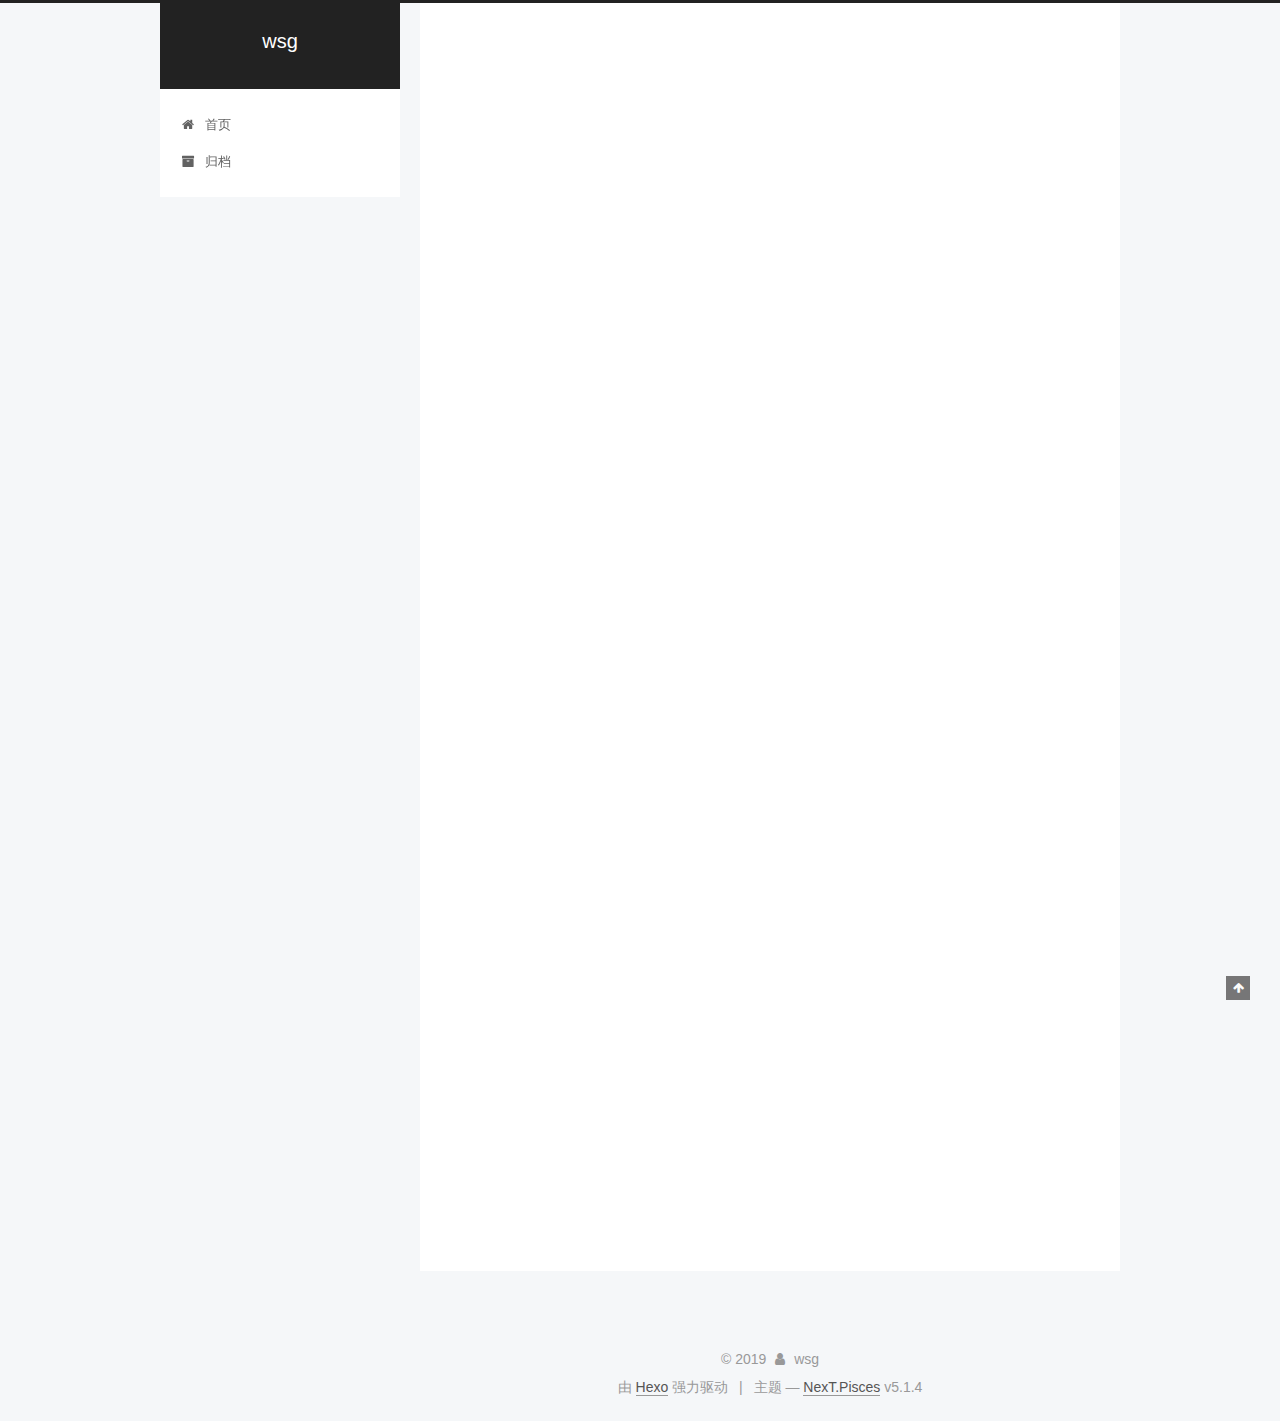
==== commit 8f03cefb: "Site updated: 2019-03-18 20:49:43" ====
--- a/index.html
+++ b/index.html
@@ -5,7 +5,7 @@
   
 
 
-<html class="theme-next muse use-motion" lang="zh-Hans">
+<html class="theme-next pisces use-motion" lang="zh-Hans">
 <head><meta name="generator" content="Hexo 3.8.0">
   <meta charset="UTF-8">
 <meta http-equiv="X-UA-Compatible" content="IE=edge">
@@ -80,12 +80,12 @@
 
 
 <meta property="og:type" content="website">
-<meta property="og:title" content="Hexo">
+<meta property="og:title" content="wsg">
 <meta property="og:url" content="http://yoursite.com/index.html">
-<meta property="og:site_name" content="Hexo">
+<meta property="og:site_name" content="wsg">
 <meta property="og:locale" content="zh-Hans">
 <meta name="twitter:card" content="summary">
-<meta name="twitter:title" content="Hexo">
+<meta name="twitter:title" content="wsg">
 
 
 
@@ -93,7 +93,7 @@
   var NexT = window.NexT || {};
   var CONFIG = {
     root: '/',
-    scheme: 'Muse',
+    scheme: 'Pisces',
     version: '5.1.4',
     sidebar: {"position":"left","display":"post","offset":12,"b2t":false,"scrollpercent":false,"onmobile":false},
     fancybox: true,
@@ -121,7 +121,7 @@
 
 
 
-  <title>Hexo</title>
+  <title>wsg</title>
   
 
 
@@ -152,7 +152,7 @@
     <div class="custom-logo-site-title">
       <a href="/" class="brand" rel="start">
         <span class="logo-line-before"><i></i></span>
-        <span class="site-title">Hexo</span>
+        <span class="site-title">wsg</span>
         <span class="logo-line-after"><i></i></span>
       </a>
     </div>
@@ -232,13 +232,13 @@
     <link itemprop="mainEntityOfPage" href="http://yoursite.com/2019/03/18/test-my-site/">
 
     <span hidden itemprop="author" itemscope itemtype="http://schema.org/Person">
-      <meta itemprop="name" content="John Doe">
+      <meta itemprop="name" content="wsg">
       <meta itemprop="description" content>
       <meta itemprop="image" content="/images/avatar.gif">
     </span>
 
     <span hidden itemprop="publisher" itemscope itemtype="http://schema.org/Organization">
-      <meta itemprop="name" content="Hexo">
+      <meta itemprop="name" content="wsg">
     </span>
 
     
@@ -351,13 +351,13 @@
     <link itemprop="mainEntityOfPage" href="http://yoursite.com/2019/03/18/hello-world/">
 
     <span hidden itemprop="author" itemscope itemtype="http://schema.org/Person">
-      <meta itemprop="name" content="John Doe">
+      <meta itemprop="name" content="wsg">
       <meta itemprop="description" content>
       <meta itemprop="image" content="/images/avatar.gif">
     </span>
 
     <span hidden itemprop="publisher" itemscope itemtype="http://schema.org/Organization">
-      <meta itemprop="name" content="Hexo">
+      <meta itemprop="name" content="wsg">
     </span>
 
     
@@ -498,7 +498,7 @@
         <div class="site-overview">
           <div class="site-author motion-element" itemprop="author" itemscope itemtype="http://schema.org/Person">
             
-              <p class="site-author-name" itemprop="name">John Doe</p>
+              <p class="site-author-name" itemprop="name">wsg</p>
               <p class="site-description motion-element" itemprop="description"></p>
           </div>
 
@@ -524,6 +524,16 @@
           
 
           
+            <div class="links-of-author motion-element">
+                
+                  <span class="links-of-author-item">
+                    <a href="https://github.com/WangShengguang" target="_blank" title="GitHub">
+                      
+                        <i class="fa fa-fw fa-github"></i>GitHub</a>
+                  </span>
+                
+            </div>
+          
 
           
           
@@ -554,7 +564,7 @@
   <span class="with-love">
     <i class="fa fa-user"></i>
   </span>
-  <span class="author" itemprop="copyrightHolder">John Doe</span>
+  <span class="author" itemprop="copyrightHolder">wsg</span>
 
   
 </div>
@@ -568,7 +578,7 @@
 
 
 
-  <div class="theme-info">主题 &mdash; <a class="theme-link" target="_blank" href="https://github.com/iissnan/hexo-theme-next">NexT.Muse</a> v5.1.4</div>
+  <div class="theme-info">主题 &mdash; <a class="theme-link" target="_blank" href="https://github.com/iissnan/hexo-theme-next">NexT.Pisces</a> v5.1.4</div>
 
 
 
@@ -668,6 +678,13 @@
   
   
 
+
+  <script type="text/javascript" src="/js/src/affix.js?v=5.1.4"></script>
+
+  <script type="text/javascript" src="/js/src/schemes/pisces.js?v=5.1.4"></script>
+
+
+
   
 
   
--- a/css/main.css
+++ b/css/main.css
@@ -189,7 +189,7 @@
   font-size: 14px;
   line-height: 2;
   color: #555;
-  background: #fff;
+  background: #f5f7f9;
 }
 @media (max-width: 767px) {
   body {
@@ -653,8 +653,8 @@
 @media (min-width: 992px) {
   .full-image.full-image.full-image.full-image {
     max-width: none;
-    width: 110%;
-    margin: 25px -5%;
+    width: 118%;
+    margin: 0 -9%;
   }
 }
 .blockquote-center,
@@ -940,11 +940,11 @@
   display: inline-block;
   padding: 0 20px;
   font-size: 14px;
-  color: #fff;
-  background: #222;
-  border: 2px solid #222;
+  color: #555;
+  background: #fff;
+  border: 2px solid #555;
   text-decoration: none;
-  border-radius: 0;
+  border-radius: 2px;
   transition-property: background-color;
   transition-duration: 0.2s;
   transition-timing-function: ease-in-out;
@@ -953,8 +953,8 @@
 }
 .btn:hover {
   border-color: #222;
-  color: #222;
-  background: #fff;
+  color: #fff;
+  background: #222;
 }
 .btn +.btn {
   margin: 0 0 8px 8px;
@@ -1066,7 +1066,7 @@
   width: 24px;
   background: #222;
   font-size: 12px;
-  opacity: 1;
+  opacity: 0.6;
   color: #fff;
   cursor: pointer;
   text-align: center;
@@ -1087,7 +1087,7 @@
   }
 }
 .back-to-top.back-to-top-on {
-  bottom: 19px;
+  bottom: 30px;
 }
 .header {
   background: transparent;
@@ -1136,7 +1136,7 @@
 .site-subtitle {
   margin-top: 10px;
   font-size: 13px;
-  color: #999;
+  color: #ddd;
 }
 .use-motion .brand {
   opacity: 0;
@@ -1209,7 +1209,8 @@
   transition-timing-function: ease-in-out;
   transition-delay: 0s;
 }
-.menu .menu-item a:hover {
+.menu .menu-item a:hover,
+.menu-item-active a {
   border-bottom-color: #222;
 }
 .menu .menu-item .fa {
@@ -1738,20 +1739,20 @@
   display: block;
   margin: 0 auto;
   padding: 2px;
-  max-width: 96px;
+  max-width: 120px;
   height: auto;
-  border: 2px solid #333;
+  border: 1px solid #eee;
 }
 .site-author-name {
-  margin: 5px 0 0;
+  margin: 0;
   text-align: center;
-  color: #f5f5f5;
-  font-weight: normal;
+  color: #222;
+  font-weight: 600;
 }
 .site-description {
-  margin-top: 5px;
+  margin-top: 0;
   text-align: center;
-  font-size: 14px;
+  font-size: 13px;
   color: #999;
 }
 .site-state {
@@ -1763,7 +1764,7 @@
 .site-state-item {
   display: inline-block;
   padding: 0 15px;
-  border-left: 1px solid #333;
+  border-left: 1px solid #eee;
 }
 .site-state-item:first-child {
   border-left: none;
@@ -1776,11 +1777,11 @@
   text-align: center;
   color: inherit;
   font-weight: 600;
-  font-size: 18px;
+  font-size: 16px;
 }
 .site-state-item-name {
   font-size: 13px;
-  color: inherit;
+  color: #999;
 }
 .feed-link {
   margin-top: 20px;
@@ -1822,7 +1823,7 @@
   width: 4px;
   height: 4px;
   border-radius: 50%;
-  background: #df917f;
+  background: #2d7d1a;
 }
 .links-of-blogroll {
   font-size: 13px;
@@ -1860,7 +1861,7 @@
   color: #555;
 }
 .sidebar-nav li:hover {
-  color: #f5f5f5;
+  color: #fc6423;
 }
 .page-post-detail .sidebar-nav-toc {
   padding: 0 5px;
@@ -1869,11 +1870,11 @@
   margin-left: 10px;
 }
 .sidebar-nav .sidebar-nav-active {
-  color: #87daff;
-  border-bottom-color: #87daff;
+  color: #fc6423;
+  border-bottom-color: #fc6423;
 }
 .sidebar-nav .sidebar-nav-active:hover {
-  color: #87daff;
+  color: #fc6423;
 }
 .sidebar-panel {
   display: none;
@@ -1906,12 +1907,12 @@
   transition-timing-function: ease-in-out;
   transition-delay: 0s;
   transition-property: all;
-  color: #999;
-  border-bottom-color: #555;
+  color: #666;
+  border-bottom-color: #ccc;
 }
 .post-toc ol a:hover {
-  color: #ccc;
-  border-bottom-color: #ccc;
+  color: #000;
+  border-bottom-color: #000;
 }
 .post-toc .nav-item {
   overflow: hidden;
@@ -1933,14 +1934,14 @@
   display: block;
 }
 .post-toc .nav .active > a {
-  color: #87daff;
-  border-bottom-color: #87daff;
+  color: #fc6423;
+  border-bottom-color: #fc6423;
 }
 .post-toc .nav .active-current > a {
-  color: #87daff;
+  color: #fc6423;
 }
 .post-toc .nav .active-current > a:hover {
-  color: #87daff;
+  color: #fc6423;
 }
 .footer {
   font-size: 14px;
@@ -2345,6 +2346,16 @@
   transform: translate(-50%, -50%);
   color: #ccc;
 }
+@media (min-width: 768px) and (max-width: 991px) {
+  .busuanzi-count {
+    width: auto;
+  }
+}
+@media (max-width: 767px) {
+  .busuanzi-count {
+    width: auto;
+  }
+}
 .site-uv,
 .site-pv,
 .page-pv {
@@ -2580,83 +2591,403 @@
   }
 }
 .page-post-detail .sidebar-toggle-line {
-  background: #87daff;
+  background: #fc6423;
 }
 .page-post-detail .comments {
   overflow: hidden;
 }
-@media (max-width: 767px) {
-  .header-inner,
-  .container .main-inner,
+.header {
+  position: relative;
+  margin: 0 auto;
+  width: 960px;
+}
+@media (min-width: 768px) and (max-width: 991px) {
+  .header {
+    width: auto;
+  }
+}
+@media (max-width: 767px) {
+  .header {
+    width: auto;
+  }
+}
+.header-inner {
+  position: absolute;
+  top: 0;
+  overflow: hidden;
+  padding: 0;
+  width: 240px;
+  background: #fff;
+  box-shadow: initial;
+  border-radius: initial;
+}
+@media (min-width: 1600px) {
+  .container .header-inner {
+    width: 240px;
+  }
+}
+@media (min-width: 768px) and (max-width: 991px) {
+  .header-inner {
+    position: relative;
+    width: auto;
+    border-radius: initial;
+  }
+}
+@media (max-width: 767px) {
+  .header-inner {
+    position: relative;
+    width: auto;
+    border-radius: initial;
+  }
+}
+.main:before,
+.main:after {
+  content: " ";
+  display: table;
+}
+.main:after {
+  clear: both;
+}
+@media (min-width: 768px) and (max-width: 991px) {
+  .main {
+    padding-bottom: 100px;
+  }
+}
+@media (max-width: 767px) {
+  .main {
+    padding-bottom: 100px;
+  }
+}
+.container .main-inner {
+  width: 960px;
+}
+@media (min-width: 768px) and (max-width: 991px) {
+  .container .main-inner {
+    width: auto;
+  }
+}
+@media (max-width: 767px) {
+  .container .main-inner {
+    width: auto;
+  }
+}
+.content-wrap {
+  float: right;
+  box-sizing: border-box;
+  padding: 40px;
+  width: 700px;
+  background: #fff;
+  min-height: 700px;
+  box-shadow: initial;
+  border-radius: initial;
+}
+@media (min-width: 768px) and (max-width: 991px) {
+  .content-wrap {
+    width: 100%;
+    padding: 20px;
+    border-radius: initial;
+  }
+}
+@media (max-width: 767px) {
+  .content-wrap {
+    width: 100%;
+    padding: 20px;
+    min-height: auto;
+    border-radius: initial;
+  }
+}
+.sidebar {
+  position: static;
+  float: left;
+  margin-top: 300px;
+  width: 240px;
+  background: #f5f7f9;
+  box-shadow: none;
+}
+@media (min-width: 768px) and (max-width: 991px) {
+  .sidebar {
+    display: none;
+  }
+}
+@media (max-width: 767px) {
+  .sidebar {
+    display: none;
+  }
+}
+.sidebar-toggle {
+  display: none;
+}
+.footer-inner {
+  width: 960px;
+  padding-left: 260px;
+}
+@media (min-width: 768px) and (max-width: 991px) {
   .footer-inner {
     width: auto;
-  }
-}
-embed {
-  display: block;
-  margin: 0px auto 25px auto;
-}
-.custom-logo .site-meta-headline {
-  text-align: center;
-}
-.custom-logo .brand {
+    padding-left: 0 !important;
+    padding-right: 0 !important;
+  }
+}
+@media (max-width: 767px) {
+  .footer-inner {
+    width: auto;
+    padding-left: 0 !important;
+    padding-right: 0 !important;
+  }
+}
+.sidebar-position-right .header-inner {
+  right: 0;
+}
+.sidebar-position-right .content-wrap {
+  float: left;
+}
+.sidebar-position-right .sidebar {
+  float: right;
+}
+.sidebar-position-right .footer-inner {
+  padding-left: 0;
+  padding-right: 260px;
+}
+.site-brand-wrapper {
+  position: relative;
+}
+.site-meta {
+  padding: 20px 0;
+  color: #fff;
+  background: #222;
+}
+@media (min-width: 768px) and (max-width: 991px) {
+  .site-meta {
+    box-shadow: 0 0 16px rgba(0,0,0,0.5);
+  }
+}
+@media (max-width: 767px) {
+  .site-meta {
+    box-shadow: 0 0 16px rgba(0,0,0,0.5);
+  }
+}
+.brand {
+  padding: 0;
   background: none;
 }
-.custom-logo .site-title {
-  margin: 10px auto 0;
-  font-size: 24px;
-  color: #222;
-}
-.custom-logo .site-title a {
-  border: none;
-}
-.custom-logo-image {
-  margin: 0 auto;
-  padding: 5px;
-  max-width: 150px;
-  background: #fff;
-}
-@media (max-width: 767px) {
-  .site-nav {
-    position: absolute;
-    left: 0;
-    top: 52px;
-    margin: 0;
-    width: 100%;
-    padding: 0;
-    background: #fff;
-    border-bottom: 1px solid #ddd;
-    z-index: 1050;
-  }
-}
-@media (max-width: 767px) {
-  .menu {
-    text-align: left;
-  }
-}
-@media (max-width: 767px) {
-  .menu .menu-item {
-    display: block;
-    margin: 0 10px;
-    vertical-align: top;
-  }
-}
-@media (max-width: 767px) {
-  .menu .menu-item br {
-    display: none;
-  }
-}
-@media (max-width: 767px) {
-  .menu .menu-item a {
-    padding: 5px 10px;
-  }
-}
-.menu .menu-item .fa {
-  margin-right: 0;
+.brand:hover {
+  color: #fff;
+}
+.site-subtitle {
+  margin: 10px 10px 0;
+  font-weight: initial;
 }
 .site-search form {
   display: none;
 }
+.site-nav {
+  border-top: none;
+}
+@media (min-width: 768px) and (max-width: 991px) {
+  .site-nav {
+    display: none !important;
+  }
+}
+@media (min-width: 768px) and (max-width: 991px) {
+  .site-nav-on {
+    display: block !important;
+  }
+}
+.menu .menu-item {
+  display: block;
+  margin: 0;
+}
+.menu .menu-item a {
+  position: relative;
+  box-sizing: border-box;
+  padding: 5px 20px;
+  text-align: left;
+  line-height: inherit;
+  transition-property: background-color;
+  transition-duration: 0.2s;
+  transition-timing-function: ease-in-out;
+  transition-delay: 0s;
+}
+.menu .menu-item a:hover,
+.menu-item-active a {
+  background: #f9f9f9;
+  border-bottom-color: #fff;
+}
+.menu .menu-item br {
+  display: none;
+}
+.menu-item-active a:after {
+  content: " ";
+  position: absolute;
+  top: 50%;
+  margin-top: -3px;
+  right: 15px;
+  width: 6px;
+  height: 6px;
+  border-radius: 50%;
+  background-color: #bbb;
+}
+.btn-bar {
+  background-color: #fff;
+}
+.site-nav-toggle {
+  left: 20px;
+  top: 50%;
+  -webkit-transform: translateY(-50%);
+  -webkit-transform: translateY(-50%);
+  -moz-transform: translateY(-50%);
+  -ms-transform: translateY(-50%);
+  -o-transform: translateY(-50%);
+  transform: translateY(-50%);
+}
+@media (min-width: 768px) and (max-width: 991px) {
+  .site-nav-toggle {
+    display: block;
+  }
+}
+.use-motion .sidebar .motion-element {
+  opacity: 1;
+}
+.sidebar {
+  margin-left: -100%;
+  right: auto;
+  bottom: auto;
+  -webkit-transform: none;
+}
+.sidebar-inner {
+  box-sizing: border-box;
+  width: 240px;
+  color: #555;
+  background: #fff;
+  box-shadow: initial;
+  border-radius: initial;
+  opacity: 0;
+}
+.sidebar-inner.affix {
+  position: fixed;
+  top: 12px;
+}
+.sidebar-inner.affix-bottom {
+  position: absolute;
+}
+.site-overview {
+  text-align: left;
+}
+.site-author:before,
+.site-author:after {
+  content: " ";
+  display: table;
+}
+.site-author:after {
+  clear: both;
+}
+.sidebar a {
+  color: #555;
+}
+.sidebar a:hover {
+  color: #222;
+}
+.site-state-item {
+  padding: 0 10px;
+}
+.links-of-author-item a:before {
+  display: none;
+}
+.links-of-author-item a {
+  border-bottom: none;
+  text-decoration: underline;
+}
+.feed-link {
+  border-top: 1px dotted #ccc;
+  border-bottom: 1px dotted #ccc;
+  text-align: center;
+}
+.feed-link a {
+  display: block;
+  color: #fc6423;
+  border: none;
+}
+.feed-link a:hover {
+  background: none;
+  color: #e34603;
+}
+.feed-link a:hover i {
+  color: #e34603;
+}
+.links-of-author {
+  display: flex;
+  flex-wrap: wrap;
+  justify-content: center;
+}
+.links-of-author-item {
+  margin: 5px 0 0;
+  width: 50%;
+}
+.links-of-author-item a {
+  max-width: 216px;
+  box-sizing: border-box;
+  display: inline-block;
+  margin-right: 0;
+  margin-bottom: 0;
+  padding: 0 5px;
+  overflow: hidden;
+  white-space: nowrap;
+  text-overflow: ellipsis;
+}
+.links-of-author-item a {
+  display: block;
+  text-decoration: none;
+}
+.links-of-author-item a:hover {
+  border-radius: 4px;
+  background: #eee;
+}
+.links-of-author-item .fa {
+  margin-right: 2px;
+  font-size: 16px;
+}
+.links-of-author-item .fa-globe {
+  font-size: 15px;
+}
+.links-of-blogroll {
+  text-align: center;
+  margin-top: 20px;
+  padding: 3px 0 0;
+  border-top: 1px dotted #ccc;
+}
+.links-of-blogroll-title {
+  margin-top: 0;
+}
+.links-of-blogroll-item {
+  padding: 0;
+}
+.links-of-blogroll-inline:before,
+.links-of-blogroll-inline:after {
+  content: " ";
+  display: table;
+}
+.links-of-blogroll-inline:after {
+  clear: both;
+}
 .links-of-blogroll-inline .links-of-blogroll-item {
-  display: inline-block;
-}
+  margin: 5px 0 0;
+  width: 50%;
+  display: inline-block;
+  width: unset;
+}
+.links-of-blogroll-inline .links-of-blogroll-item a {
+  max-width: 216px;
+  box-sizing: border-box;
+  display: inline-block;
+  margin-right: 0;
+  margin-bottom: 0;
+  padding: 0 5px;
+  overflow: hidden;
+  white-space: nowrap;
+  text-overflow: ellipsis;
+}
+@media (max-width: 767px) {
+  .post-body {
+    text-align: justify;
+  }
+}
